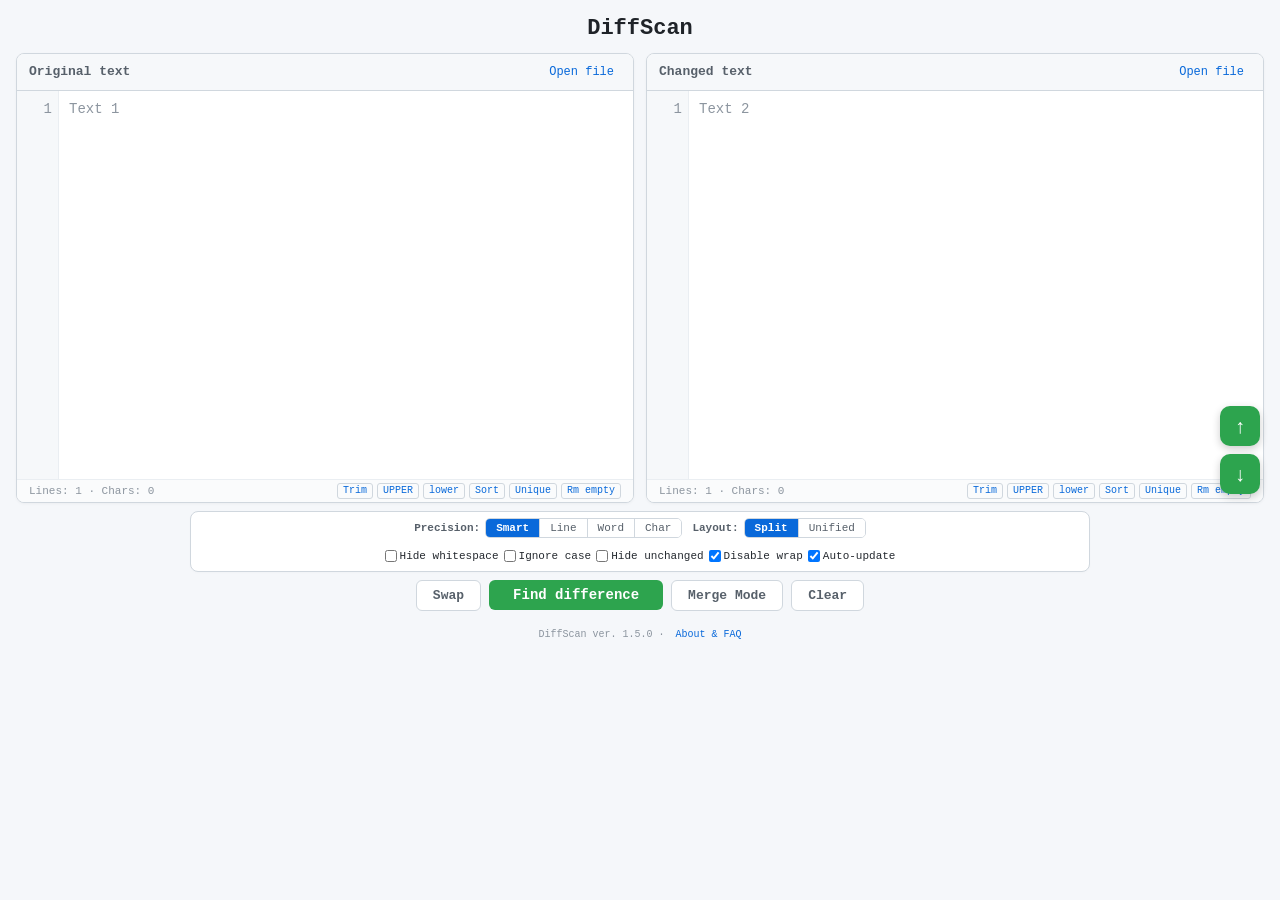
==== index.html @ 38e92139 "add about.html" ====
<!DOCTYPE html>
<html lang="en">

<head>
  <meta charset="UTF-8">
  <meta name="viewport" content="width=device-width, initial-scale=1.0">
  <title>DiffScan - Compare Text Online | Fast Free Diff Checker</title>
  <meta name="description" content="Free online text comparison tool. Find differences between two versions of text, code, or documents. Supports smart precision, merge mode, and highlights changes. Works locally in your browser.">
  <meta name="keywords" content="compare text online, diff checker, text comparison, find difference in text, diffscan, text difference, compare code online, free diff tool">
  <link rel="canonical" href="https://diffscan.vercel.app/">
  <link rel="stylesheet" href="css/styles.css">
</head>

<body>
  <h1 class="app-title">DiffScan</h1>

  <div class="split" id="inputSplit">
    <div class="panel">
      <div class="panel-header">
        <span>Original text</span>
        <div class="header-actions">
          <label class="header-action-btn">Open file <input type="file" id="file1" style="display:none"
              accept=".txt,.js,.html,.css,.json,.md,.csv,.py,.sh,.ts,.jsx,.tsx"></label>
        </div>
      </div>
      <div class="input-container">
        <div id="gutter1" class="line-no-input">1</div>
        <textarea id="text1" class="input" placeholder="Text 1" wrap="off"></textarea>
      </div>
      <div class="status-bar">
        <span id="count1">Lines: 1 &middot; Chars: 0</span>
        <div class="transform-menu">
          <button class="transform-btn" data-target="text1" data-action="trim">Trim</button>
          <button class="transform-btn" data-target="text1" data-action="upper">UPPER</button>
          <button class="transform-btn" data-target="text1" data-action="lower">lower</button>
          <button class="transform-btn" data-target="text1" data-action="sort">Sort</button>
          <button class="transform-btn" data-target="text1" data-action="unique">Unique</button>
          <button class="transform-btn" data-target="text1" data-action="removeEmpty">Rm empty</button>
        </div>
      </div>
    </div>
    <div class="panel">
      <div class="panel-header">
        <span>Changed text</span>
        <div class="header-actions">
          <label class="header-action-btn">Open file <input type="file" id="file2" style="display:none"
              accept=".txt,.js,.html,.css,.json,.md,.csv,.py,.sh,.ts,.jsx,.tsx"></label>
        </div>
      </div>
      <div class="input-container">
        <div id="gutter2" class="line-no-input">1</div>
        <textarea id="text2" class="input" placeholder="Text 2" wrap="off"></textarea>
      </div>
      <div class="status-bar">
        <span id="count2">Lines: 1 &middot; Chars: 0</span>
        <div class="transform-menu">
          <button class="transform-btn" data-target="text2" data-action="trim">Trim</button>
          <button class="transform-btn" data-target="text2" data-action="upper">UPPER</button>
          <button class="transform-btn" data-target="text2" data-action="lower">lower</button>
          <button class="transform-btn" data-target="text2" data-action="sort">Sort</button>
          <button class="transform-btn" data-target="text2" data-action="unique">Unique</button>
          <button class="transform-btn" data-target="text2" data-action="removeEmpty">Rm empty</button>
        </div>
      </div>
    </div>
  </div>

  <div class="settings-bar">
    <div class="setting-group">
      <span class="setting-label">Precision:</span>
      <div class="segmented-control" id="precisionControl">
        <button type="button" class="segment-btn active" data-val="smart">Smart</button>
        <button type="button" class="segment-btn" data-val="line">Line</button>
        <button type="button" class="segment-btn" data-val="word">Word</button>
        <button type="button" class="segment-btn" data-val="char">Char</button>
      </div>
    </div>
    <div class="setting-group">
      <span class="setting-label">Layout:</span>
      <div class="segmented-control" id="layoutControl">
        <button type="button" class="segment-btn active" data-val="split">Split</button>
        <button type="button" class="segment-btn" data-val="unified">Unified</button>
      </div>
    </div>
    <div class="setting-group">
      <label class="checkbox-label"><input type="checkbox" id="hideWhitespace"> Hide whitespace</label>
      <label class="checkbox-label"><input type="checkbox" id="ignoreCase"> Ignore case</label>
      <label class="checkbox-label"><input type="checkbox" id="hideUnchanged"> Hide unchanged</label>
      <label class="checkbox-label"><input type="checkbox" id="disableWrap" checked> Disable wrap</label>
      <label class="checkbox-label"><input type="checkbox" id="autoUpdate" checked> Auto-update</label>
    </div>
  </div>

  <div class="control-bar">
    <button id="swapBtn" class="btn-secondary" type="button">Swap</button>
    <button id="findBtn" class="btn-find" type="button">Find difference</button>
    <button id="mergeBtn" class="btn-secondary" type="button">Merge Mode</button>
    <button id="clearBtn" class="btn-secondary" type="button">Clear</button>
  </div>

  <div id="navBar" class="nav-bar" style="display:none"><button id="navFirst" class="nav-btn">&laquo;</button><button
      id="navPrev" class="nav-btn">&lsaquo;</button><span id="navCount" class="nav-count">0/0</span><button id="navNext"
      class="nav-btn">&rsaquo;</button><button id="navLast" class="nav-btn">&raquo;</button></div>
  
  <div id="result"></div>

  <p class="footer-note">DiffScan ver. 1.5.0 &middot; <a href="about.html" class="footer-link">About & FAQ</a></p>
  <button class="scroll-btn scroll-top-btn" onclick="window.scrollTo({top:0,behavior:'smooth'})">&#8593;</button>
  <button class="scroll-btn scroll-bottom-btn"
    onclick="window.scrollTo({top:document.body.scrollHeight,behavior:'smooth'})">&#8595;</button>

  <script src="js/app.js"></script>
</body>

</html>
---- css/styles.css ----
* {
  box-sizing: border-box;
  margin: 0;
  padding: 0
}

html,
body {
  height: 100%;
  font-family: "SFMono-Regular", Consolas, "Liberation Mono", Menlo, monospace;
  background: #f5f7fa;
  color: #1f2328;
  font-size: 14px;
  line-height: 1.5
}

body {
  padding: 12px 16px 0;
  min-height: 100vh;
  overflow-y: auto
}

h1.app-title {
  text-align: center;
  font-size: 22px;
  font-weight: 600;
  margin-bottom: 8px;
  color: #1f2328;
  flex: 0 0 auto
}

.split {
  display: grid;
  grid-template-columns: 1fr 1fr;
  gap: 12px;
  max-width: 1400px;
  margin: 0 auto;
  width: 100%;
  align-items: start
}

.panel {
  background: #fff;
  border: 1px solid #d0d7de;
  border-radius: 8px;
  overflow: hidden;
  box-shadow: 0 1px 3px rgba(0, 0, 0, .04);
  display: flex;
  flex-direction: column;
  height: 50vh;
  min-height: 150px;
  max-height: 70vh
}

.panel-header {
  display: flex;
  align-items: center;
  justify-content: space-between;
  padding: 6px 12px;
  background: #f6f8fa;
  border-bottom: 1px solid #d0d7de;
  font-size: 13px;
  font-weight: 600;
  color: #57606a;
  flex: 0 0 auto
}

.panel-header .count-removed {
  color: #cf222e
}

.panel-header .count-added {
  color: #1a7f37
}

.header-actions {
  display: flex;
  align-items: center;
  gap: 8px
}

.header-action-btn {
  font-size: 12px;
  color: #0969da;
  cursor: pointer;
  font-weight: 500;
  padding: 2px 6px;
  border-radius: 4px;
  border: 1px solid transparent;
  transition: background .15s;
  background: none;
  font-family: inherit
}

.header-action-btn:hover {
  background: #eaeef2;
  text-decoration: underline
}

.input-container {
  display: flex;
  flex: 1;
  overflow: hidden
}

.line-no-input {
  flex: 0 0 42px;
  text-align: right;
  padding: 8px 6px;
  color: #8c959f;
  background: #f6f8fa;
  border-right: 1px solid #eaeef2;
  user-select: none;
  font-family: inherit;
  font-size: 14px;
  line-height: 1.5;
  white-space: pre;
  overflow: hidden
}

textarea.input {
  flex: 1;
  padding: 8px 10px;
  border: none;
  outline: none;
  resize: none;
  font-family: inherit;
  font-size: 14px;
  line-height: 1.5;
  color: #1f2328;
  background: #fff;
  overflow-y: auto;
  overflow-x: auto;
  white-space: pre
}

textarea.input.wrap {
  white-space: pre-wrap;
  word-break: break-word
}

textarea.input::placeholder {
  color: #8c959f
}

.status-bar {
  display: flex;
  gap: 12px;
  padding: 3px 12px;
  font-size: 11px;
  color: #8c959f;
  background: #fafbfc;
  border-top: 1px solid #eaeef2;
  flex: 0 0 auto
}

.transform-menu {
  display: inline-flex;
  gap: 4px;
  margin-left: auto
}

.transform-btn {
  font-size: 10px;
  color: #0969da;
  background: none;
  border: 1px solid #d0d7de;
  border-radius: 3px;
  padding: 1px 5px;
  cursor: pointer;
  font-family: inherit
}

.transform-btn:hover {
  background: #eaeef2
}

.settings-bar {
  display: flex;
  justify-content: center;
  align-items: center;
  flex-wrap: wrap;
  gap: 10px;
  margin: 8px auto 0;
  background: #fff;
  padding: 6px 14px;
  border: 1px solid #d0d7de;
  border-radius: 8px;
  max-width: 900px;
  box-shadow: 0 1px 3px rgba(0, 0, 0, .02);
  flex: 0 0 auto
}

.setting-group {
  display: flex;
  align-items: center;
  gap: 5px
}

.setting-label {
  font-size: 11px;
  font-weight: 600;
  color: #57606a;
  white-space: nowrap
}

.segmented-control {
  display: flex;
  border: 1px solid #d0d7de;
  border-radius: 5px;
  overflow: hidden;
  background: #fff
}

.segment-btn {
  padding: 3px 10px;
  background: #fff;
  border: none;
  font-family: inherit;
  font-size: 11px;
  font-weight: 500;
  color: #57606a;
  cursor: pointer;
  transition: background .15s, color .15s
}

.segment-btn:not(:last-child) {
  border-right: 1px solid #d0d7de
}

.segment-btn:hover {
  background: #f6f8fa;
  color: #1f2328
}

.segment-btn.active {
  background: #0969da;
  color: #fff;
  font-weight: 600
}

.checkbox-label {
  display: flex;
  align-items: center;
  gap: 3px;
  font-size: 11px;
  font-weight: 500;
  color: #24292f;
  cursor: pointer;
  user-select: none;
  white-space: nowrap
}

.checkbox-label input {
  cursor: pointer;
  width: 12px;
  height: 12px
}

.control-bar {
  display: flex;
  justify-content: center;
  align-items: center;
  gap: 8px;
  margin: 8px auto 0;
  flex: 0 0 auto
}

.btn-secondary {
  padding: 7px 16px;
  background: #fff;
  color: #57606a;
  border: 1px solid #d0d7de;
  border-radius: 6px;
  font-size: 13px;
  font-weight: 600;
  font-family: inherit;
  cursor: pointer;
  transition: background .15s
}

.btn-secondary:hover {
  background: #f6f8fa;
  color: #1f2328
}

/* Оптимизация: состояние активной кнопки через CSS-класс вместо inline-стилей из JS */
.btn-secondary.active {
  background: #0969da;
  color: #fff
}

.btn-find {
  padding: 7px 24px;
  background: #2da44e;
  color: #fff;
  border: none;
  border-radius: 6px;
  font-size: 14px;
  font-weight: 600;
  font-family: inherit;
  cursor: pointer;
  transition: background .15s
}

.btn-find:hover {
  background: #218838
}

#result {
  margin-top: 8px;
  margin-bottom: 5px
}

.copy-btn {
  background: #fff;
  border: 1px solid #d0d7de;
  border-radius: 4px;
  padding: 2px 8px;
  font-size: 11px;
  color: #57606a;
  cursor: pointer;
  font-family: inherit
}

.copy-btn:hover {
  background: #f3f4f6
}

.diff-body {
  overflow: visible;
  flex: 0 1 auto;
  min-height: 0
}

.panel.result-panel {
  height: auto;
  min-height: 0;
  max-height: none;
  flex: none;
  overflow: visible
}

.diff-line {
  display: flex;
  white-space: pre;
  min-height: 20px;
  font-size: 13px
}

.diff-line.wrap {
  white-space: pre-wrap;
  word-break: break-word
}

.line-no {
  flex: 0 0 42px;
  text-align: right;
  padding: 0 6px;
  color: #8c959f;
  background: #f6f8fa;
  border-right: 1px solid #eaeef2;
  user-select: none;
  font-size: 13px
}

.line-no-right {
  flex: 0 0 42px;
  text-align: right;
  padding: 0 6px;
  color: #8c959f;
  background: #f0f2f5;
  border-right: 1px solid #d8dee4;
  user-select: none;
  font-size: 13px
}

.line-content {
  flex: 1;
  padding: 0 8px;
  white-space: pre
}

.diff-line.wrap .line-content {
  white-space: pre-wrap;
  word-break: break-word
}

.row-equal {
  background: #fff
}

.row-removed {
  background: #ffe5e5
}

.row-added {
  background: #dcffe4
}

.row-modified {
  background: #fff
}

.row-empty {
  color: #b8bec4;
  background: #f6f7f9
}

.row-collapsed {
  background: #f0f2f5;
  color: #8c959f;
  font-style: italic;
  font-size: 11px;
  text-align: center;
  cursor: pointer;
  user-select: none
}

.row-collapsed:hover {
  background: #e8eaed
}


.merge-mode .diff-line.row-removed,
.merge-mode .diff-line.row-added,
.merge-mode .diff-line.row-modified {
  cursor: pointer
}

.merge-mode .diff-line.row-removed:hover,
.merge-mode .diff-line.row-added:hover,
.merge-mode .diff-line.row-modified:hover {
  outline: none;
}

.merge-mode .diff-line.row-equal {
  cursor: default
}

.merge-btn {
  position: absolute;
  top: 50%;
  transform: translateY(-50%);
  height: 28px;
  padding: 0 12px;
  border-radius: 6px;
  border: 1px solid rgba(255, 255, 255, 0.3);
  color: #fff;
  font-size: 13px;
  font-weight: 600;
  cursor: pointer;
  display: flex;
  align-items: center;
  justify-content: center;
  z-index: 10;
  box-shadow: 0 2px 4px rgba(0,0,0,0.2);
  transition: transform 0.2s;
  white-space: nowrap;
}

.merge-btn:hover {
  transform: translateY(-50%) scale(1.1);
}

/* Убираем все виды обводок для выделенного блока */
.diff-line.merge-selected {
  outline: none !important;
  box-shadow: none !important;
  border: none !important;
  background-color: rgba(9, 105, 218, 0.1);
}


.row-removed.merge-selected { background-color: #fbdada; }
.row-added.merge-selected { background-color: #c9f0d2; }
.row-modified.merge-selected { background-color: #f2f2f2; }

.merge-btn-left {
  left: -40px;
}

.merge-btn-right {
  right: -40px;
}

.mark-removed {
  background: #ffc0c0;
  color: #333;
  font-weight: 500;
  border-radius: 2px;
  padding: 0 2px
}

.mark-added {
  background: #acf2bd;
  color: #333;
  font-weight: 500;
  border-radius: 2px;
  padding: 0 2px
}

.nav-bar {
  display: flex;
  align-items: center;
  justify-content: center;
  gap: 6px;
  padding: 4px 10px;
  margin: 8px auto 0;
  max-width: 900px;
  width: 100%;
  background: #fff;
  border: 1px solid #d0d7de;
  border-radius: 6px;
  font-size: 11px;
  color: #57606a;
  flex: 0 0 auto
}

.nav-btn {
  background: #f6f8fa;
  border: 1px solid #d0d7de;
  border-radius: 4px;
  padding: 3px 8px;
  font-size: 11px;
  cursor: pointer;
  font-family: inherit;
  color: #24292f;
  transition: background .15s
}

.nav-btn:hover {
  background: #eaeef2
}

.nav-btn:disabled {
  opacity: .4;
  cursor: default;
  background: #f6f8fa
}

.nav-count {
  font-weight: 600;
  min-width: 50px;
  text-align: center
}

.footer-note {
  text-align: center;
  color: #8c959f;
  font-size: 10px;
  padding: 8px 0;
  background: #f5f7fa;
  margin-top: 5px
}

.scroll-btn {
  position: fixed;
  right: 20px;
  width: 40px;
  height: 40px;
  border-radius: 10px;
  background: #2da44e;
  border: none;
  color: #fff;
  font-size: 20px;
  font-weight: 700;
  cursor: pointer;
  box-shadow: 0 3px 8px rgba(0,0,0,.2);
  display: flex;
  align-items: center;
  justify-content: center;
  z-index: 200;
  transition: background .15s, transform .15s
}

.scroll-btn:hover {
  background: #238636;
  transform: translateY(-2px)
}

.scroll-top-btn {
  top: calc(50% - 44px)
}

.scroll-bottom-btn {
  top: calc(50% + 4px)
}

@media(max-width:760px) {
  .split {
    grid-template-columns: 1fr
  }

  h1.app-title {
    font-size: 18px
  }

  .settings-bar {
    flex-direction: column;
    align-items: stretch;
    gap: 6px;
    padding: 6px 8px
  }

  .setting-group {
    flex-wrap: wrap;
    gap: 4px 8px
  }

  .checkbox-label {
    font-size: 11px
  }

  .control-bar {
    flex-wrap: wrap
  }

  .nav-bar {
    flex-wrap: wrap
  }

  .panel {
    height: 30vh
  }

    .scroll-btn {
      width: 32px;
      height: 32px;
      font-size: 16px;
      right: 10px
    }
  }
}

/* Стили для SEO блока и FAQ */
.seo-section {
  max-width: 900px;
  margin: 20px auto 10px;
  background: #fff;
  border: 1px solid #d0d7de;
  border-radius: 8px;
  box-shadow: 0 1px 3px rgba(0, 0, 0, .02);
  padding: 20px 24px;
  flex: 0 0 auto;
}

.seo-container {
  color: #24292f;
  font-family: -apple-system, BlinkMacSystemFont, "Segoe UI", Helvetica, Arial, sans-serif;
}

.seo-container h2 {
  font-size: 18px;
  font-weight: 600;
  margin-bottom: 12px;
  color: #1f2328;
  border-bottom: 1px solid #eaeef2;
  padding-bottom: 6px;
}

.seo-container h3 {
  font-size: 14px;
  font-weight: 600;
  margin-top: 18px;
  margin-bottom: 8px;
  color: #24292f;
}

.seo-container p {
  font-size: 13px;
  line-height: 1.6;
  margin-bottom: 12px;
  color: #57606a;
}

.seo-container ul {
  margin-left: 20px;
  margin-bottom: 16px;
  font-size: 13px;
  color: #57606a;
  line-height: 1.6;
}

.seo-container li {
  margin-bottom: 6px;
}

.faq-accordion details {
  border: 1px solid #eaeef2;
  border-radius: 6px;
  margin-bottom: 8px;
  background: #fafbfc;
  transition: background .15s;
}

.faq-accordion details[open] {
  background: #fff;
}

.faq-accordion summary {
  padding: 10px 14px;
  font-weight: 600;
  font-size: 13px;
  color: #24292f;
  cursor: pointer;
  outline: none;
  user-select: none;
}

.faq-accordion summary:hover {
  color: #0969da;
}

.faq-accordion details p {
  padding: 0 14px 12px;
  margin: 0;
  color: #57606a;
  font-size: 13px;
}

/* Стили для ссылок и навигации на отдельной странице */
.footer-link {
  color: #0969da;
  text-decoration: none;
  font-weight: 500;
  margin-left: 5px;
}

.footer-link:hover {
  text-decoration: underline;
}

.about-page-container {
  max-width: 900px;
  margin: 0 auto;
}

.back-btn {
  display: inline-block;
  color: #0969da;
  text-decoration: none;
  font-size: 13px;
  font-weight: 600;
  margin-bottom: 10px;
  font-family: -apple-system, BlinkMacSystemFont, "Segoe UI", Helvetica, Arial, sans-serif;
}

.back-btn:hover {
  text-decoration: underline;
}
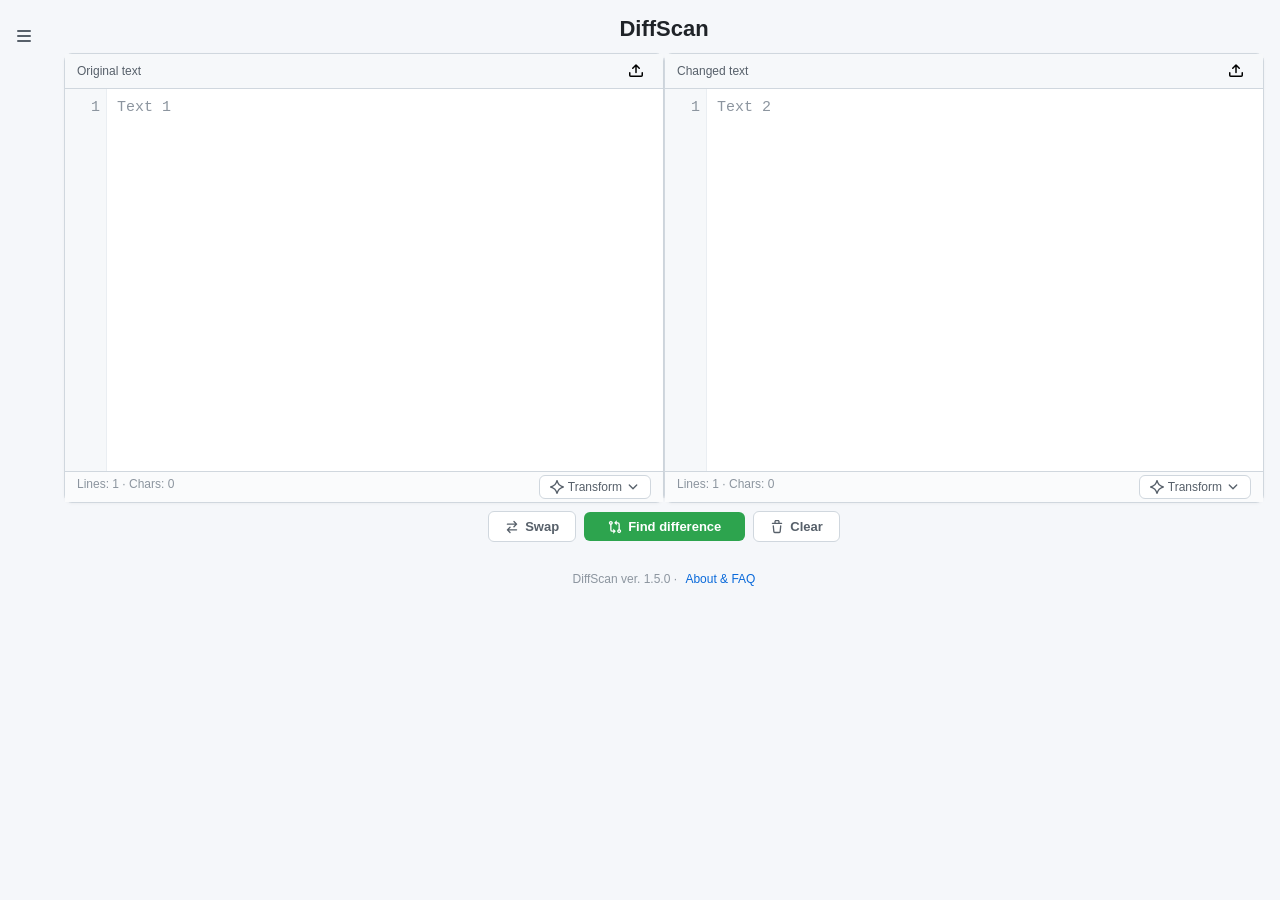
==== commit 50ae2418: "refactoring and fix bugs" ====
--- a/index.html
+++ b/index.html
@@ -12,6 +12,100 @@
 </head>
 
 <body>
+  <svg xmlns="http://www.w3.org/2000/svg" style="display:none">
+    <symbol id="icon-sparkle" viewBox="0 0 16 16"><path d="M7.198.57c.275-.752 1.34-.752 1.615 0l.849 2.317a5.819 5.819 0 0 0 3.462 3.463l2.317.848c.753.275.753 1.34 0 1.615l-2.317.849a5.815 5.815 0 0 0-3.462 3.462l-.849 2.317c-.275.753-1.34.753-1.615 0l-.848-2.317a5.819 5.819 0 0 0-3.463-3.462L.57 8.813c-.752-.275-.752-1.34 0-1.615l2.317-.848A5.823 5.823 0 0 0 6.35 2.887L7.198.57Zm.562 2.833A7.323 7.323 0 0 1 3.403 7.76l-.673.246.673.246a7.324 7.324 0 0 1 4.357 4.356l.246.673.246-.673a7.322 7.322 0 0 1 4.356-4.356l.673-.246-.673-.246a7.324 7.324 0 0 1-4.356-4.357l-.246-.673-.246.673Z"/></symbol>
+    <symbol id="icon-chevron-down" viewBox="0 0 16 16"><path d="M12.78 5.22a.749.749 0 0 1 0 1.06l-4.25 4.25a.749.749 0 0 1-1.06 0L3.22 6.28a.749.749 0 1 1 1.06-1.06L8 8.939l3.72-3.719a.749.749 0 0 1 1.06 0Z"/></symbol>
+    <symbol id="icon-columns" viewBox="0 0 16 16"><path d="M2.75 0h2.5C6.216 0 7 .784 7 1.75v12.5A1.75 1.75 0 0 1 5.25 16h-2.5A1.75 1.75 0 0 1 1 14.25V1.75C1 .784 1.784 0 2.75 0Zm8 0h2.5C14.216 0 15 .784 15 1.75v12.5A1.75 1.75 0 0 1 13.25 16h-2.5A1.75 1.75 0 0 1 9 14.25V1.75C9 .784 9.784 0 10.75 0ZM2.5 1.75v12.5c0 .138.112.25.25.25h2.5a.25.25 0 0 0 .25-.25V1.75a.25.25 0 0 0-.25-.25h-2.5a.25.25 0 0 0-.25.25Zm8 0v12.5c0 .138.112.25.25.25h2.5a.25.25 0 0 0 .25-.25V1.75a.25.25 0 0 0-.25-.25h-2.5a.25.25 0 0 0-.25.25Z"/></symbol>
+    <symbol id="icon-list-unordered" viewBox="0 0 16 16"><path d="M5.75 2.5h8.5a.75.75 0 0 1 0 1.5h-8.5a.75.75 0 0 1 0-1.5Zm0 5h8.5a.75.75 0 0 1 0 1.5h-8.5a.75.75 0 0 1 0-1.5Zm0 5h8.5a.75.75 0 0 1 0 1.5h-8.5a.75.75 0 0 1 0-1.5ZM2 14a1 1 0 1 1 0-2 1 1 0 0 1 0 2Zm1-6a1 1 0 1 1-2 0 1 1 0 0 1 2 0ZM2 4a1 1 0 1 1 0-2 1 1 0 0 1 0 2Z"/></symbol>
+    <symbol id="icon-moon" viewBox="0 0 16 16"><path d="M9.598 1.591a.749.749 0 0 1 .785-.175 7.001 7.001 0 1 1-8.967 8.967.75.75 0 0 1 .961-.96 5.5 5.5 0 0 0 7.046-7.046.75.75 0 0 1 .175-.786Zm1.616 1.945a7 7 0 0 1-7.678 7.678 5.499 5.499 0 1 0 7.678-7.678Z"/></symbol>
+    <symbol id="icon-arrow-switch" viewBox="0 0 16 16"><path d="M5.22 14.78a.75.75 0 0 0 1.06-1.06L4.56 12h8.69a.75.75 0 0 0 0-1.5H4.56l1.72-1.72a.75.75 0 0 0-1.06-1.06l-3 3a.75.75 0 0 0 0 1.06l3 3Zm5.56-6.5a.75.75 0 1 1-1.06-1.06l1.72-1.72H2.75a.75.75 0 0 1 0-1.5h8.69L9.72 2.28a.75.75 0 0 1 1.06-1.06l3 3a.75.75 0 0 1 0 1.06l-3 3Z"/></symbol>
+    <symbol id="icon-git-compare" viewBox="0 0 16 16"><path d="M9.573.677A.25.25 0 0 1 10 .854V2.5h1A2.5 2.5 0 0 1 13.5 5v5.628a2.251 2.251 0 1 1-1.5 0V5a1 1 0 0 0-1-1h-1v1.646a.25.25 0 0 1-.427.177L7.177 3.427a.25.25 0 0 1 0-.354ZM6 12v-1.646a.25.25 0 0 1 .427-.177l2.396 2.396a.25.25 0 0 1 0 .354l-2.396 2.396A.25.25 0 0 1 6 15.146V13.5H5A2.5 2.5 0 0 1 2.5 11V5.372a2.25 2.25 0 1 1 1.5 0V11a1 1 0 0 0 1 1ZM4 3.25a.75.75 0 1 0-1.5 0 .75.75 0 0 0 1.5 0ZM12.75 12a.75.75 0 1 0 0 1.5.75.75 0 0 0 0-1.5Z"/></symbol>
+    <symbol id="icon-trash" viewBox="0 0 16 16"><path d="M11 1.75V3h2.25a.75.75 0 0 1 0 1.5H2.75a.75.75 0 0 1 0-1.5H5V1.75C5 .784 5.784 0 6.75 0h2.5C10.216 0 11 .784 11 1.75ZM4.496 6.675l.66 6.6a.25.25 0 0 0 .249.225h5.19a.25.25 0 0 0 .249-.225l.66-6.6a.75.75 0 0 1 1.492.149l-.66 6.6A1.748 1.748 0 0 1 10.595 15h-5.19a1.75 1.75 0 0 1-1.741-1.575l-.66-6.6a.75.75 0 1 1 1.492-.15ZM6.5 1.75V3h3V1.75a.25.25 0 0 0-.25-.25h-2.5a.25.25 0 0 0-.25.25Z"/></symbol>
+    <symbol id="icon-upload" viewBox="0 0 16 16"><path d="M2.75 14A1.75 1.75 0 0 1 1 12.25v-2.5a.75.75 0 0 1 1.5 0v2.5c0 .138.112.25.25.25h10.5a.25.25 0 0 0 .25-.25v-2.5a.75.75 0 0 1 1.5 0v2.5A1.75 1.75 0 0 1 13.25 14Z"/><path d="M11.78 4.72a.749.749 0 1 1-1.06 1.06L8.75 3.811V9.5a.75.75 0 0 1-1.5 0V3.811L5.28 5.78a.749.749 0 1 1-1.06-1.06l3.25-3.25a.749.749 0 0 1 1.06 0l3.25 3.25Z"/></symbol>
+  </svg>
+
+  <div class="settings-bar collapsed" id="settingsBar">
+    <div class="sidebar-header">
+      <button id="toggleSettings" class="settings-toggle-btn" title="Toggle Settings"><span class="hamburger"><span></span><span></span><span></span></span></button>
+      <span class="sidebar-title">Diff settings</span>
+      <div class="sidebar-actions">
+        <button id="pinSettings" class="sidebar-pin-btn" title="Keep open">
+          <svg viewBox="0 0 16 16" width="16" height="16" fill="currentColor">
+            <path d="M11 1.5a.5.5 0 0 1 .5.5v4.5l2 2v1h-5v4l-.5 1-.5-1v-4H3v-1l2-2V2a.5.5 0 0 1 .5-.5h5.5Z"/>
+          </svg>
+        </button>
+        <button id="closeSettings" class="sidebar-close-btn" title="Close">&times;</button>
+      </div>
+    </div>
+    <div class="settings-content">
+      <div class="setting-group">
+        <div class="setting-label">Precision</div>
+        <div class="segmented-control" id="precisionControl">
+          <button type="button" class="segment-btn active" data-val="smart">Smart</button>
+          <button type="button" class="segment-btn" data-val="line">Line</button>
+          <button type="button" class="segment-btn" data-val="word">Word</button>
+          <button type="button" class="segment-btn" data-val="char">Char</button>
+        </div>
+        <div class="setting-desc">Smart groups related changes automatically.</div>
+      </div>
+
+      <div class="setting-group">
+        <div class="setting-label">Layout</div>
+        <div class="segmented-control" id="layoutControl">
+          <button type="button" class="segment-btn" data-val="split"><svg class="icon" aria-hidden="true"><use href="#icon-columns"/></svg> Split</button>
+          <button type="button" class="segment-btn" data-val="unified"><svg class="icon" aria-hidden="true"><use href="#icon-list-unordered"/></svg> Unified</button>
+        </div>
+      </div>
+
+      <div class="section-divider"></div>
+
+      <div class="setting-group">
+        <div class="setting-label">Display</div>
+        <label class="toggle-row">
+          <span>Hide whitespace</span>
+          <span class="toggle-switch"><input type="checkbox" id="hideWhitespace"><span class="toggle-knob"></span></span>
+        </label>
+        <label class="toggle-row">
+          <span>Ignore case</span>
+          <span class="toggle-switch"><input type="checkbox" id="ignoreCase"><span class="toggle-knob"></span></span>
+        </label>
+        <label class="toggle-row">
+          <span>Hide unchanged</span>
+          <span class="toggle-switch"><input type="checkbox" id="hideUnchanged"><span class="toggle-knob"></span></span>
+        </label>
+        <label class="toggle-row">
+          <span>Disable wrap</span>
+          <span class="toggle-switch"><input type="checkbox" id="disableWrap" checked><span class="toggle-knob"></span></span>
+        </label>
+        <label class="toggle-row">
+          <span>Auto-update</span>
+          <span class="toggle-switch"><input type="checkbox" id="autoUpdate" checked><span class="toggle-knob"></span></span>
+        </label>
+      </div>
+
+      <div class="section-divider"></div>
+
+      <div class="setting-group">
+        <label class="toggle-row">
+          <span><svg class="icon" aria-hidden="true"><use href="#icon-moon"/></svg> Dark mode</span>
+          <span class="toggle-switch"><input type="checkbox" id="themeToggle"><span class="toggle-knob"></span></span>
+        </label>
+      </div>
+
+      <div class="section-divider"></div>
+
+      <div class="setting-group">
+        <label class="toggle-row">
+          <span><svg class="icon" aria-hidden="true"><use href="#icon-arrow-switch"/></svg> Merge Mode</span>
+          <span class="toggle-switch"><input type="checkbox" id="mergeBtn"><span class="toggle-knob"></span></span>
+        </label>
+      </div>
+    </div>
+  </div>
+
+  <div class="settings-overlay" id="settingsOverlay"></div>
+
+  <div class="main-content">
   <h1 class="app-title">DiffScan</h1>
 
   <div class="split" id="inputSplit">
@@ -19,7 +113,7 @@
       <div class="panel-header">
         <span>Original text</span>
         <div class="header-actions">
-          <label class="header-action-btn">Open file <input type="file" id="file1" style="display:none"
+          <label class="header-action-btn" title="Open file"><svg width="16" height="16" class="icon" aria-hidden="true"><use href="#icon-upload"/></svg><input type="file" id="file1" style="display:none"
               accept=".txt,.js,.html,.css,.json,.md,.csv,.py,.sh,.ts,.jsx,.tsx"></label>
         </div>
       </div>
@@ -29,13 +123,18 @@
       </div>
       <div class="status-bar">
         <span id="count1">Lines: 1 &middot; Chars: 0</span>
-        <div class="transform-menu">
-          <button class="transform-btn" data-target="text1" data-action="trim">Trim</button>
-          <button class="transform-btn" data-target="text1" data-action="upper">UPPER</button>
-          <button class="transform-btn" data-target="text1" data-action="lower">lower</button>
-          <button class="transform-btn" data-target="text1" data-action="sort">Sort</button>
-          <button class="transform-btn" data-target="text1" data-action="unique">Unique</button>
-          <button class="transform-btn" data-target="text1" data-action="removeEmpty">Rm empty</button>
+        <div class="transform-wrap">
+          <button class="transform-btn" data-target="text1">
+            <svg class="icon" aria-hidden="true"><use href="#icon-sparkle"/></svg>Transform<svg class="icon" aria-hidden="true"><use href="#icon-chevron-down"/></svg>
+          </button>
+          <div class="transform-menu">
+            <button data-action="trim">Trim whitespace</button>
+            <button data-action="upper">UPPERCASE</button>
+            <button data-action="lower">lowercase</button>
+            <button data-action="sort">Sort lines</button>
+            <button data-action="unique">Remove duplicates</button>
+            <button data-action="removeEmpty">Remove empty lines</button>
+          </div>
         </div>
       </div>
     </div>
@@ -43,7 +142,7 @@
       <div class="panel-header">
         <span>Changed text</span>
         <div class="header-actions">
-          <label class="header-action-btn">Open file <input type="file" id="file2" style="display:none"
+          <label class="header-action-btn" title="Open file"><svg width="16" height="16" class="icon" aria-hidden="true"><use href="#icon-upload"/></svg><input type="file" id="file2" style="display:none"
               accept=".txt,.js,.html,.css,.json,.md,.csv,.py,.sh,.ts,.jsx,.tsx"></label>
         </div>
       </div>
@@ -53,63 +152,83 @@
       </div>
       <div class="status-bar">
         <span id="count2">Lines: 1 &middot; Chars: 0</span>
-        <div class="transform-menu">
-          <button class="transform-btn" data-target="text2" data-action="trim">Trim</button>
-          <button class="transform-btn" data-target="text2" data-action="upper">UPPER</button>
-          <button class="transform-btn" data-target="text2" data-action="lower">lower</button>
-          <button class="transform-btn" data-target="text2" data-action="sort">Sort</button>
-          <button class="transform-btn" data-target="text2" data-action="unique">Unique</button>
-          <button class="transform-btn" data-target="text2" data-action="removeEmpty">Rm empty</button>
-        </div>
-      </div>
-    </div>
-  </div>
-
-  <div class="settings-bar">
-    <div class="setting-group">
-      <span class="setting-label">Precision:</span>
-      <div class="segmented-control" id="precisionControl">
-        <button type="button" class="segment-btn active" data-val="smart">Smart</button>
-        <button type="button" class="segment-btn" data-val="line">Line</button>
-        <button type="button" class="segment-btn" data-val="word">Word</button>
-        <button type="button" class="segment-btn" data-val="char">Char</button>
-      </div>
-    </div>
-    <div class="setting-group">
-      <span class="setting-label">Layout:</span>
-      <div class="segmented-control" id="layoutControl">
-        <button type="button" class="segment-btn active" data-val="split">Split</button>
-        <button type="button" class="segment-btn" data-val="unified">Unified</button>
-      </div>
-    </div>
-    <div class="setting-group">
-      <label class="checkbox-label"><input type="checkbox" id="hideWhitespace"> Hide whitespace</label>
-      <label class="checkbox-label"><input type="checkbox" id="ignoreCase"> Ignore case</label>
-      <label class="checkbox-label"><input type="checkbox" id="hideUnchanged"> Hide unchanged</label>
-      <label class="checkbox-label"><input type="checkbox" id="disableWrap" checked> Disable wrap</label>
-      <label class="checkbox-label"><input type="checkbox" id="autoUpdate" checked> Auto-update</label>
-    </div>
-  </div>
-
-  <div class="control-bar">
-    <button id="swapBtn" class="btn-secondary" type="button">Swap</button>
-    <button id="findBtn" class="btn-find" type="button">Find difference</button>
-    <button id="mergeBtn" class="btn-secondary" type="button">Merge Mode</button>
-    <button id="clearBtn" class="btn-secondary" type="button">Clear</button>
+        <div class="transform-wrap">
+          <button class="transform-btn" data-target="text2">
+            <svg class="icon" aria-hidden="true"><use href="#icon-sparkle"/></svg>Transform<svg class="icon" aria-hidden="true"><use href="#icon-chevron-down"/></svg>
+          </button>
+          <div class="transform-menu">
+            <button data-action="trim">Trim whitespace</button>
+            <button data-action="upper">UPPERCASE</button>
+            <button data-action="lower">lowercase</button>
+            <button data-action="sort">Sort lines</button>
+            <button data-action="unique">Remove duplicates</button>
+            <button data-action="removeEmpty">Remove empty lines</button>
+          </div>
+        </div>
+      </div>
+    </div>
+  </div>
+
+  <div class="actions">
+    <button id="swapBtn" class="btn btn-secondary" type="button"><svg class="icon" aria-hidden="true"><use href="#icon-arrow-switch"/></svg>Swap</button>
+    <button id="findBtn" class="btn btn-primary" type="button"><svg class="icon" aria-hidden="true"><use href="#icon-git-compare"/></svg>Find difference</button>
+    <button id="clearBtn" class="btn btn-secondary" type="button"><svg class="icon" aria-hidden="true"><use href="#icon-trash"/></svg>Clear</button>
   </div>
 
   <div id="navBar" class="nav-bar" style="display:none"><button id="navFirst" class="nav-btn">&laquo;</button><button
       id="navPrev" class="nav-btn">&lsaquo;</button><span id="navCount" class="nav-count">0/0</span><button id="navNext"
       class="nav-btn">&rsaquo;</button><button id="navLast" class="nav-btn">&raquo;</button></div>
-  
+
   <div id="result"></div>
+
+  <div id="donateModal" class="modal">
+    <div class="modal-content">
+      <span class="close-btn" onclick="document.getElementById('donateModal').style.display='none'">&times;</span>
+      <h2>Support DiffScan</h2>
+      <p>If you like this tool, consider supporting it!</p>
+      <select class="donate-select" onchange="showDonateOption(this.value)">
+        <option value="usdt">USDT (1 USDT - TRC20)</option>
+        <option value="ton">TON (1 GRAM)</option>
+        <option value="btc">Bitcoin (0.00002 BTC)</option>
+      </select>
+      <div id="usdt" class="crypto-box active">
+        <strong>TAwLYvvDw4D1DaVEzzkoVvyqt62MdVChVR</strong>
+        <br>
+        <img src="images/usdt_qr.png" alt="USDT QR Code" style="width:120px;height:120px;margin-top:10px;">
+        <br>
+        <a href="https://link.trustwallet.com/send?address=TAwLYvvDw4D1DaVEzzkoVvyqt62MdVChVR&asset=c195_tTR7NHqjeKQxGTCi8q8ZY4pL8otSzgjLj6t&value=1000000&amount=1" style="display:inline-block; margin-top:5px; color: #0969da; text-decoration: underline;" target="_blank" rel="noopener">Pay 1 USDT via Trust Wallet</a>
+      </div>
+      <div id="ton" class="crypto-box">
+        <strong>UQBsTMOlkU2AvpgJrQNJcYbTaYyanWSy88O6T2VURMm_118b</strong>
+        <br>
+        <img src="images/ton_qr.jpg" alt="TON QR Code" style="width:120px;height:120px;margin-top:10px;">
+        <br>
+        <a href="https://link.trustwallet.com/send?asset=c607&amount=1&address=UQBsTMOlkU2AvpgJrQNJcYbTaYyanWSy88O6T2VURMm_118b&value=1000000000" style="display:inline-block; margin-top:5px; color: #0969da; text-decoration: underline;" target="_blank" rel="noopener">Pay 1 GRAM via Trust Wallet</a>
+      </div>
+      <div id="btc" class="crypto-box">
+        <strong>bc1qgqddmksece2casl4lc9fu52gnhgtejpltxeht6</strong>
+        <br>
+        <img src="images/bitc_qr.jpg" alt="Bitcoin QR Code" style="width:120px;height:120px;margin-top:10px;">
+        <br>
+        <a href="https://link.trustwallet.com/send?value=2000&amount=0.00002&address=bc1qgqddmksece2casl4lc9fu52gnhgtejpltxeht6&asset=c0" style="display:inline-block; margin-top:5px; color: #0969da; text-decoration: underline;" target="_blank" rel="noopener">Pay 0.00002 BTC via Trust Wallet</a>
+      </div>
+    </div>
+  </div>
 
   <p class="footer-note">DiffScan ver. 1.5.0 &middot; <a href="about.html" class="footer-link">About & FAQ</a></p>
   <button class="scroll-btn scroll-top-btn" onclick="window.scrollTo({top:0,behavior:'smooth'})">&#8593;</button>
   <button class="scroll-btn scroll-bottom-btn"
     onclick="window.scrollTo({top:document.body.scrollHeight,behavior:'smooth'})">&#8595;</button>
 
+  </div>
+
+  <script>
+    function showDonateOption(id) {
+      document.querySelectorAll('.crypto-box').forEach(function(box) { box.classList.remove('active') });
+      document.getElementById(id).classList.add('active');
+    }
+  </script>
   <script src="js/app.js"></script>
 </body>
 
-</html>+</html>
--- a/css/styles.css
+++ b/css/styles.css
@@ -1,23 +1,247 @@
+:root {
+  --bg-page: #f5f7fa;
+  --text-primary: #1f2328;
+  --text-secondary: #57606a;
+  --text-muted: #8c959f;
+  --panel-bg: #fff;
+  --panel-border: #d0d7de;
+  --panel-header-bg: #f6f8fa;
+  --panel-header-border: #d0d7de;
+  --status-bar-bg: #fafbfc;
+  --nav-bar-bg: #fff;
+  --nav-btn-bg: #f6f8fa;
+  --nav-btn-border: #d0d7de;
+  --nav-btn-color: #24292f;
+  --settings-bar-bg: #fff;
+  --segmented-bg: #fff;
+  --segmented-border: #d0d7de;
+  --segmented-color: #57606a;
+  --segmented-hover-bg: #f6f8fa;
+  --segmented-hover-color: #1f2328;
+  --segmented-active-bg: #0969da;
+  --segmented-active-color: #fff;
+  --checkbox-color: #24292f;
+  --btn-secondary-bg: #fff;
+  --btn-secondary-color: #57606a;
+  --btn-secondary-border: #d0d7de;
+  --btn-secondary-hover-bg: #f6f8fa;
+  --btn-secondary-hover-color: #1f2328;
+  --btn-secondary-active-bg: #0969da;
+  --btn-secondary-active-color: #fff;
+  --btn-find-bg: #2da44e;
+  --btn-find-hover-bg: #218838;
+  --btn-find-color: #fff;
+  --gutter-bg: #f6f8fa;
+  --gutter-border: #eaeef2;
+  --gutter-color: #8c959f;
+  --gutter-right-bg: #f0f2f5;
+  --gutter-right-border: #d8dee4;
+  --input-bg: #fff;
+  --input-color: #1f2328;
+  --input-placeholder: #8c959f;
+  --diff-equal-bg: #fff;
+  --diff-removed-bg: #fff5f5;
+  --diff-added-bg: #f5fff5;
+  --diff-modified-bg: #fffefe;
+  --diff-empty-bg: #f6f8fa;
+  --diff-empty-color: #b8bec4;
+  --diff-collapsed-bg: #f0f2f5;
+  --diff-collapsed-color: #8c959f;
+  --diff-collapsed-hover-bg: #e8eaed;
+  --mark-removed-bg: #ffc0cb;
+  --mark-removed-color: #b91c1c;
+  --mark-added-bg: #bcf5bc;
+  --mark-added-color: #15803d;
+  --merge-selected-removed-bg: #f5bebe;
+  --merge-selected-added-bg: #ade8bd;
+  --merge-selected-modified-bg: #e2e2e2;
+  --merge-selected-overlay: rgba(9, 105, 218, 0.18);
+  --box-shadow-panel: rgba(0, 0, 0, .04);
+  --box-shadow-settings: rgba(0, 0, 0, .02);
+  --box-shadow-scroll: rgba(0,0,0,.2);
+  --box-shadow-modal: rgba(0,0,0,0.3);
+  --scroll-btn-bg: #2da44e;
+  --scroll-btn-hover-bg: #238636;
+  --footer-bg: #f5f7fa;
+  --footer-color: #8c959f;
+  --link-color: #0969da;
+  --count-removed-color: #cf222e;
+  --count-added-color: #1a7f37;
+  --header-action-hover-bg: #eaeef2;
+  --transform-btn-color: #0969da;
+  --transform-btn-border: #d0d7de;
+  --transform-btn-hover-bg: #eaeef2;
+  --copy-btn-bg: #fff;
+  --copy-btn-border: #d0d7de;
+  --copy-btn-color: #57606a;
+  --copy-btn-hover-bg: #f3f4f6;
+  --modal-overlay: rgba(0,0,0,0.6);
+  --modal-bg: #fff;
+  --modal-text: #1f2328;
+  --modal-muted: #888;
+  --modal-border: #ddd;
+  --modal-link: #0969da;
+  --seo-bg: #fff;
+  --seo-border: #d0d7de;
+  --seo-color: #24292f;
+  --seo-text: #57606a;
+  --seo-heading: #1f2328;
+  --seo-h2-border: #eaeef2;
+  --faq-bg: #fafbfc;
+  --faq-border: #eaeef2;
+  --faq-open-bg: #fff;
+  --faq-summary-color: #24292f;
+  --faq-summary-hover: #0969da;
+  --faq-text: #57606a;
+  --about-back-color: #0969da;
+  --toggle-track-bg: #d8d6cd;
+  --toggle-knob-bg: #ffffff;
+  --toolbar-bg: #f0f0f0;
+  --toolbar-border: rgba(0,0,0,0.12);
+  --toolbar-shadow: 0 10px 25px rgba(0,0,0,0.15), inset 0 1px 0 rgba(255,255,255,0.7);
+  --toolbar-label-color: #555;
+}
+
+body.dark {
+  background-color: var(--bg-page);
+  --bg-page: #0d1117;
+  --text-primary: #e6edf3;
+  --text-secondary: #d1d7e0;
+  --text-muted: #b1bac4;
+  --panel-bg: #1c2128;
+  --panel-border: #3d444d;
+  --panel-header-bg: #1c2128;
+  --panel-header-border: #3d444d;
+  --status-bar-bg: #1c2128;
+  --nav-bar-bg: #1c2128;
+  --nav-btn-bg: #30363d;
+  --nav-btn-border: #3d444d;
+  --nav-btn-color: #e6edf3;
+  --settings-bar-bg: #1c2128;
+  --segmented-bg: #30363d;
+  --segmented-border: #3d444d;
+  --segmented-color: #e6edf3;
+  --segmented-hover-bg: #3d444d;
+  --segmented-hover-color: #e6edf3;
+  --segmented-active-bg: #1f6feb;
+  --segmented-active-color: #fff;
+  --checkbox-color: #e6edf3;
+  --btn-secondary-bg: #30363d;
+  --btn-secondary-color: #e6edf3;
+  --btn-secondary-border: #3d444d;
+  --btn-secondary-hover-bg: #3d444d;
+  --btn-secondary-hover-color: #e6edf3;
+  --btn-secondary-active-bg: #1f6feb;
+  --btn-secondary-active-color: #fff;
+  --btn-find-bg: #238636;
+  --btn-find-hover-bg: #2ea043;
+  --btn-find-color: #fff;
+  --gutter-bg: #1c2128;
+  --gutter-border: #3d444d;
+  --gutter-color: #b1bac4;
+  --gutter-right-bg: #1c2128;
+  --gutter-right-border: #3d444d;
+  --input-bg: #0d1117;
+  --input-color: #e6edf3;
+  --input-placeholder: #b1bac4;
+  --diff-equal-bg: transparent;
+  --diff-removed-bg: #3b1c1c;
+  --diff-added-bg: #1c3b1c;
+  --diff-modified-bg: #2d2d1c;
+  --diff-empty-bg: #1c2128;
+  --diff-empty-color: #8b949e;
+  --diff-collapsed-bg: #1c2128;
+  --diff-collapsed-color: #b1bac4;
+  --diff-collapsed-hover-bg: #21262d;
+  --mark-removed-bg: #632a2a;
+  --mark-removed-color: #ffb3b3;
+  --mark-added-bg: #2a632a;
+  --mark-added-color: #b3ffb3;
+  --merge-selected-removed-bg: #5a2e2e;
+  --merge-selected-added-bg: #2e5a2e;
+  --merge-selected-modified-bg: #343b45;
+  --merge-selected-overlay: rgba(56, 139, 253, 0.25);
+  --box-shadow-panel: rgba(0, 0, 0, .2);
+  --box-shadow-settings: rgba(0, 0, 0, .2);
+  --box-shadow-scroll: rgba(0,0,0,.4);
+  --box-shadow-modal: rgba(0,0,0,0.5);
+  --scroll-btn-bg: #238636;
+  --scroll-btn-hover-bg: #2ea043;
+  --footer-bg: #0d1117;
+  --footer-color: #b1bac4;
+  --link-color: #58a6ff;
+  --count-removed-color: #f85149;
+  --count-added-color: #3fb950;
+  --header-action-hover-bg: #21262d;
+  --transform-btn-color: #58a6ff;
+  --transform-btn-border: #3d444d;
+  --transform-btn-hover-bg: #21262d;
+  --copy-btn-bg: #30363d;
+  --copy-btn-border: #3d444d;
+  --copy-btn-color: #e6edf3;
+  --copy-btn-hover-bg: #3d444d;
+  --modal-overlay: rgba(0,0,0,0.8);
+  --modal-bg: #1c2128;
+  --modal-text: #e6edf3;
+  --modal-muted: #d1d7e0;
+  --modal-border: #3d444d;
+  --modal-link: #58a6ff;
+  --seo-bg: #1c2128;
+  --seo-border: #3d444d;
+  --seo-color: #e6edf3;
+  --seo-text: #d1d7e0;
+  --seo-heading: #e6edf3;
+  --seo-h2-border: #3d444d;
+  --faq-bg: #1c2128;
+  --faq-border: #3d444d;
+  --faq-open-bg: #1c2128;
+  --faq-summary-color: #e6edf3;
+  --faq-summary-hover: #58a6ff;
+  --faq-text: #d1d7e0;
+  --about-back-color: #58a6ff;
+  --toggle-track-bg: #3d444d;
+  --toggle-knob-bg: #e6edf3;
+  --toolbar-bg: #2c2c2c;
+  --toolbar-border: rgba(255,255,255,0.1);
+  --toolbar-shadow: 0 10px 25px rgba(0,0,0,0.45), inset 0 1px 0 rgba(255,255,255,0.05);
+  --toolbar-label-color: #d1d5db;
+}
+
 * {
   box-sizing: border-box;
   margin: 0;
   padding: 0
 }
 
-html,
+html {
+  background: var(--bg-page);
+}
+
 body {
-  height: 100%;
-  font-family: "SFMono-Regular", Consolas, "Liberation Mono", Menlo, monospace;
-  background: #f5f7fa;
-  color: #1f2328;
-  font-size: 14px;
-  line-height: 1.5
-}
-
-body {
-  padding: 12px 16px 0;
-  min-height: 100vh;
-  overflow-y: auto
+  display: flex;
+  flex-direction: column;
+  height: auto;
+  font-family: -apple-system, BlinkMacSystemFont, "Segoe UI", Helvetica, Arial, sans-serif;
+  background: var(--bg-page);
+  color: var(--text-primary);
+  font-size: 15px;
+  line-height: 1.5;
+  padding: 12px 16px 40px;
+  min-height: 100svh;
+  overflow-y: auto;
+}
+
+.main-content {
+  margin-left: 48px;
+  transition: margin-left .2s ease;
+}
+
+.settings-bar.collapsed ~ .main-content {
+  margin-left: 48px;
+}
+
+.settings-bar:not(.collapsed) ~ .main-content {
+  margin-left: 280px;
 }
 
 h1.app-title {
@@ -25,31 +249,37 @@
   font-size: 22px;
   font-weight: 600;
   margin-bottom: 8px;
-  color: #1f2328;
+  color: var(--text-primary);
   flex: 0 0 auto
 }
 
 .split {
   display: grid;
   grid-template-columns: 1fr 1fr;
-  gap: 12px;
+  gap: 0;
   max-width: 1400px;
   margin: 0 auto;
   width: 100%;
-  align-items: start
+  align-items: start;
+  min-width: 0;
+}
+
+.merge-mode .split {
+  grid-template-columns: 1fr 1fr;
+  gap: 0;
 }
 
 .panel {
-  background: #fff;
-  border: 1px solid #d0d7de;
+  background: var(--panel-bg);
+  border: 1px solid var(--panel-border);
   border-radius: 8px;
-  overflow: hidden;
-  box-shadow: 0 1px 3px rgba(0, 0, 0, .04);
+  box-shadow: 0 1px 3px var(--box-shadow-panel);
   display: flex;
   flex-direction: column;
   height: 50vh;
   min-height: 150px;
-  max-height: 70vh
+  max-height: 70vh;
+  min-width: 0;
 }
 
 .panel-header {
@@ -57,20 +287,21 @@
   align-items: center;
   justify-content: space-between;
   padding: 6px 12px;
-  background: #f6f8fa;
-  border-bottom: 1px solid #d0d7de;
-  font-size: 13px;
-  font-weight: 600;
-  color: #57606a;
-  flex: 0 0 auto
+  background: var(--panel-header-bg);
+  border-bottom: 1px solid var(--panel-header-border);
+  font-size: 12px;
+  font-weight: 500;
+  color: var(--text-secondary);
+  flex: 0 0 auto;
+  font-family: -apple-system, BlinkMacSystemFont, "Segoe UI", Helvetica, Arial, sans-serif;
 }
 
 .panel-header .count-removed {
-  color: #cf222e
+  color: var(--count-removed-color)
 }
 
 .panel-header .count-added {
-  color: #1a7f37
+  color: var(--count-added-color)
 }
 
 .header-actions {
@@ -81,7 +312,7 @@
 
 .header-action-btn {
   font-size: 12px;
-  color: #0969da;
+  color: var(--link-color);
   cursor: pointer;
   font-weight: 500;
   padding: 2px 6px;
@@ -89,11 +320,14 @@
   border: 1px solid transparent;
   transition: background .15s;
   background: none;
-  font-family: inherit
+  font-family: inherit;
+  display: inline-flex;
+  align-items: center;
+  gap: 4px;
 }
 
 .header-action-btn:hover {
-  background: #eaeef2;
+  background: var(--header-action-hover-bg);
   text-decoration: underline
 }
 
@@ -107,12 +341,12 @@
   flex: 0 0 42px;
   text-align: right;
   padding: 8px 6px;
-  color: #8c959f;
-  background: #f6f8fa;
-  border-right: 1px solid #eaeef2;
+  color: var(--gutter-color);
+  background: var(--gutter-bg);
+  border-right: 1px solid var(--gutter-border);
   user-select: none;
-  font-family: inherit;
-  font-size: 14px;
+  font-family: "SFMono-Regular", Consolas, "Liberation Mono", Menlo, monospace;
+  font-size: 15px;
   line-height: 1.5;
   white-space: pre;
   overflow: hidden
@@ -124,11 +358,11 @@
   border: none;
   outline: none;
   resize: none;
-  font-family: inherit;
-  font-size: 14px;
+  font-family: "SFMono-Regular", Consolas, "Liberation Mono", Menlo, monospace;
+  font-size: 15px;
   line-height: 1.5;
-  color: #1f2328;
-  background: #fff;
+  color: var(--input-color);
+  background: var(--input-bg);
   overflow-y: auto;
   overflow-x: auto;
   white-space: pre
@@ -140,112 +374,393 @@
 }
 
 textarea.input::placeholder {
-  color: #8c959f
+  color: var(--input-placeholder)
 }
 
 .status-bar {
   display: flex;
   gap: 12px;
   padding: 3px 12px;
+  font-size: 12px;
+  color: var(--text-muted);
+  background: var(--status-bar-bg);
+  border-top: 1px solid var(--panel-border);
+  flex: 0 0 auto;
+  overflow: visible;
+}
+
+.transform-wrap {
+  position: relative;
+  margin-left: auto;
+}
+
+.transform-btn {
+  font-size: 12px;
+  color: var(--btn-secondary-color);
+  background: var(--btn-secondary-bg);
+  border: 1px solid var(--btn-secondary-border);
+  border-radius: 6px;
+  padding: 4px 10px;
+  cursor: pointer;
+  font-family: inherit;
+  display: inline-flex;
+  align-items: center;
+  gap: 4px;
+  font-weight: 500;
+  transition: background .15s, color .15s;
+}
+
+.transform-btn:hover {
+  background: var(--btn-secondary-hover-bg);
+  color: var(--btn-secondary-hover-color)
+}
+
+.transform-btn .icon {
+  width: 14px;
+  height: 14px;
+  fill: currentColor;
+}
+
+.transform-menu {
+  display: none;
+  position: absolute;
+  top: 100%;
+  right: 0;
+  background: var(--panel-bg);
+  border: 1px solid var(--panel-border);
+  border-radius: 6px;
+  box-shadow: 0 4px 12px rgba(0,0,0,0.15);
+  z-index: 50;
+  min-width: 160px;
+  padding: 4px 0;
+}
+
+.transform-menu.open {
+  display: block;
+}
+
+.transform-menu button {
+  display: block;
+  width: 100%;
+  text-align: left;
+  padding: 6px 12px;
+  font-size: 12px;
+  color: var(--text-primary);
+  background: none;
+  border: none;
+  cursor: pointer;
+  font-family: inherit;
+}
+
+.transform-menu button:hover {
+  background: var(--segmented-hover-bg);
+}
+
+/* Settings sidebar */
+.settings-bar {
+  position: fixed;
+  left: 0;
+  top: 0;
+  bottom: 0;
+  width: 280px;
+  display: flex;
+  flex-direction: column;
+  justify-content: flex-start;
+  align-items: stretch;
+  gap: 0;
+  margin: 0;
+  background: var(--settings-bar-bg);
+  padding: 20px 16px;
+  border-right: 0.5px solid var(--panel-border);
+  z-index: 100;
+  overflow-y: auto;
+  overflow-x: hidden;
+  transition: width .2s ease, padding .2s ease;
+}
+
+.settings-bar.collapsed {
+  width: 48px;
+  padding: 20px 8px;
+  align-items: center;
+  background: var(--bg-page);
+  border-right: none;
+}
+
+.sidebar-header {
+  display: flex;
+  align-items: center;
+  gap: 10px;
+  margin-bottom: 24px;
+}
+
+.sidebar-title {
+  font-size: 14px;
+  font-weight: 500;
+  color: var(--text-primary);
+  white-space: nowrap;
+  transition: opacity .2s ease;
+}
+
+.settings-bar.collapsed .sidebar-title {
+  display: none;
+}
+
+.settings-toggle-btn {
+  width: 32px;
+  height: 32px;
+  border-radius: 6px;
+  border: none;
+  background: transparent;
+  color: var(--text-secondary);
+  cursor: pointer;
+  font-size: 18px;
+  display: flex;
+  align-items: center;
+  justify-content: center;
+  transition: background .15s, color .15s;
+  flex-shrink: 0;
+}
+
+.settings-toggle-btn:hover {
+  background: var(--segmented-hover-bg);
+  color: var(--text-primary);
+}
+
+.hamburger {
+  display: flex;
+  flex-direction: column;
+  justify-content: center;
+  align-items: center;
+  gap: 3px;
+  width: 16px;
+  height: 16px;
+}
+
+.hamburger span {
+  display: block;
+  width: 14px;
+  height: 2px;
+  background: currentColor;
+  border-radius: 1px;
+}
+
+.settings-content {
+  display: flex;
+  flex-direction: column;
+  gap: 0;
+  transition: opacity .2s ease;
+  width: 100%;
+}
+
+.settings-bar.collapsed .settings-content {
+  opacity: 0;
+  pointer-events: none;
+  display: none;
+}
+
+.settings-bar.collapsed .sidebar-header {
+  margin-bottom: 0;
+}
+
+.sidebar-actions {
+  display: flex;
+  align-items: center;
+  gap: 2px;
+  margin-left: auto;
+}
+
+.sidebar-pin-btn,
+.sidebar-close-btn {
+  width: 28px;
+  height: 28px;
+  border-radius: 6px;
+  border: none;
+  background: transparent;
+  color: var(--text-muted);
+  cursor: pointer;
+  display: flex;
+  align-items: center;
+  justify-content: center;
+  transition: background .15s, color .15s;
+  flex-shrink: 0;
+  font-size: 18px;
+  line-height: 1;
+}
+
+.sidebar-pin-btn:hover,
+.sidebar-close-btn:hover {
+  background: var(--segmented-hover-bg);
+  color: var(--text-primary);
+}
+
+.sidebar-pin-btn.pinned {
+  color: var(--link-color);
+}
+
+.sidebar-pin-btn.pinned:hover {
+  color: var(--about-back-color);
+}
+
+.settings-bar.collapsed .sidebar-actions {
+  display: none;
+}
+
+.setting-group {
+  display: flex;
+  flex-direction: column;
+  align-items: flex-start;
+  gap: 8px;
+  padding: 10px 0;
+}
+
+.setting-label {
+  font-size: 12px;
+  font-weight: 600;
+  color: var(--text-secondary);
+  white-space: nowrap
+}
+
+.setting-desc {
   font-size: 11px;
-  color: #8c959f;
-  background: #fafbfc;
-  border-top: 1px solid #eaeef2;
-  flex: 0 0 auto
-}
-
-.transform-menu {
-  display: inline-flex;
-  gap: 4px;
-  margin-left: auto
-}
-
-.transform-btn {
-  font-size: 10px;
-  color: #0969da;
-  background: none;
-  border: 1px solid #d0d7de;
-  border-radius: 3px;
-  padding: 1px 5px;
-  cursor: pointer;
-  font-family: inherit
-}
-
-.transform-btn:hover {
-  background: #eaeef2
-}
-
-.settings-bar {
-  display: flex;
-  justify-content: center;
-  align-items: center;
-  flex-wrap: wrap;
-  gap: 10px;
-  margin: 8px auto 0;
-  background: #fff;
-  padding: 6px 14px;
-  border: 1px solid #d0d7de;
-  border-radius: 8px;
-  max-width: 900px;
-  box-shadow: 0 1px 3px rgba(0, 0, 0, .02);
-  flex: 0 0 auto
-}
-
-.setting-group {
-  display: flex;
-  align-items: center;
-  gap: 5px
-}
-
-.setting-label {
-  font-size: 11px;
-  font-weight: 600;
-  color: #57606a;
-  white-space: nowrap
+  color: var(--text-muted);
+  line-height: 1.4;
+}
+
+.section-divider {
+  height: 1px;
+  background: var(--panel-border);
+  margin: 4px 0;
 }
 
 .segmented-control {
   display: flex;
-  border: 1px solid #d0d7de;
+  border: 1px solid var(--segmented-border);
   border-radius: 5px;
   overflow: hidden;
-  background: #fff
+  background: var(--segmented-bg);
+  width: 100%;
 }
 
 .segment-btn {
+  flex: 1;
   padding: 3px 10px;
-  background: #fff;
+  background: var(--segmented-bg);
   border: none;
   font-family: inherit;
-  font-size: 11px;
+  font-size: 12px;
   font-weight: 500;
-  color: #57606a;
-  cursor: pointer;
-  transition: background .15s, color .15s
+  color: var(--segmented-color);
+  cursor: pointer;
+  transition: background .15s, color .15s;
+  display: inline-flex;
+  align-items: center;
+  justify-content: center;
+  gap: 4px;
+}
+
+.segment-btn .icon {
+  width: 14px;
+  height: 14px;
+  fill: currentColor;
 }
 
 .segment-btn:not(:last-child) {
-  border-right: 1px solid #d0d7de
+  border-right: 1px solid var(--segmented-border)
 }
 
 .segment-btn:hover {
-  background: #f6f8fa;
-  color: #1f2328
+  background: var(--segmented-hover-bg);
+  color: var(--segmented-hover-color)
 }
 
 .segment-btn.active {
-  background: #0969da;
-  color: #fff;
+  background: var(--segmented-active-bg);
+  color: var(--segmented-active-color);
   font-weight: 600
 }
 
+.toggle-row {
+  display: flex;
+  align-items: center;
+  justify-content: space-between;
+  width: 100%;
+  font-size: 13px;
+  color: var(--text-primary);
+  cursor: pointer;
+  user-select: none;
+  padding: 4px 0;
+}
+
+.toggle-row .icon {
+  width: 14px;
+  height: 14px;
+  fill: currentColor;
+  vertical-align: middle;
+}
+
+.toggle-switch {
+  position: relative;
+  display: inline-block;
+  width: 32px;
+  height: 18px;
+  flex-shrink: 0;
+}
+
+.toggle-switch input {
+  opacity: 0;
+  width: 0;
+  height: 0;
+  position: absolute;
+}
+
+.toggle-knob {
+  position: absolute;
+  cursor: pointer;
+  top: 0;
+  left: 0;
+  right: 0;
+  bottom: 0;
+  background: var(--toggle-track-bg);
+  transition: .2s;
+  border-radius: 18px;
+}
+
+.toggle-knob:before {
+  position: absolute;
+  content: "";
+  height: 14px;
+  width: 14px;
+  left: 2px;
+  bottom: 2px;
+  background: var(--toggle-knob-bg);
+  transition: .2s;
+  border-radius: 50%;
+}
+
+.toggle-switch input:checked + .toggle-knob {
+  background: var(--segmented-active-bg);
+}
+
+.toggle-switch input:checked + .toggle-knob:before {
+  transform: translateX(14px);
+}
+
+/* Settings overlay (mobile) */
+.settings-overlay {
+  display: none;
+  position: fixed;
+  inset: 0;
+  background: rgba(0,0,0,0.4);
+  z-index: 99;
+}
+
 .checkbox-label {
   display: flex;
   align-items: center;
   gap: 3px;
-  font-size: 11px;
+  font-size: 12px;
   font-weight: 500;
-  color: #24292f;
+  color: var(--checkbox-color);
   cursor: pointer;
   user-select: none;
   white-space: nowrap
@@ -257,7 +772,8 @@
   height: 12px
 }
 
-.control-bar {
+/* Actions bar */
+.actions {
   display: flex;
   justify-content: center;
   align-items: center;
@@ -266,45 +782,50 @@
   flex: 0 0 auto
 }
 
-.btn-secondary {
+.btn {
   padding: 7px 16px;
-  background: #fff;
-  color: #57606a;
-  border: 1px solid #d0d7de;
   border-radius: 6px;
   font-size: 13px;
   font-weight: 600;
   font-family: inherit;
   cursor: pointer;
-  transition: background .15s
+  transition: background .15s, color .15s;
+  display: inline-flex;
+  align-items: center;
+  gap: 6px;
+}
+
+.btn .icon {
+  width: 14px;
+  height: 14px;
+  fill: currentColor;
+}
+
+.btn-secondary {
+  background: var(--btn-secondary-bg);
+  color: var(--btn-secondary-color);
+  border: 1px solid var(--btn-secondary-border);
 }
 
 .btn-secondary:hover {
-  background: #f6f8fa;
-  color: #1f2328
-}
-
-/* Оптимизация: состояние активной кнопки через CSS-класс вместо inline-стилей из JS */
+  background: var(--btn-secondary-hover-bg);
+  color: var(--btn-secondary-hover-color)
+}
+
 .btn-secondary.active {
-  background: #0969da;
-  color: #fff
-}
-
-.btn-find {
+  background: var(--btn-secondary-active-bg);
+  color: var(--btn-secondary-active-color)
+}
+
+.btn-primary {
   padding: 7px 24px;
-  background: #2da44e;
-  color: #fff;
+  background: var(--btn-find-bg);
+  color: var(--btn-find-color);
   border: none;
-  border-radius: 6px;
-  font-size: 14px;
-  font-weight: 600;
-  font-family: inherit;
-  cursor: pointer;
-  transition: background .15s
-}
-
-.btn-find:hover {
-  background: #218838
+}
+
+.btn-primary:hover {
+  background: var(--btn-find-hover-bg)
 }
 
 #result {
@@ -313,24 +834,26 @@
 }
 
 .copy-btn {
-  background: #fff;
-  border: 1px solid #d0d7de;
+  background: var(--copy-btn-bg);
+  border: 1px solid var(--copy-btn-border);
   border-radius: 4px;
   padding: 2px 8px;
   font-size: 11px;
-  color: #57606a;
+  color: var(--copy-btn-color);
   cursor: pointer;
   font-family: inherit
 }
 
 .copy-btn:hover {
-  background: #f3f4f6
+  background: var(--copy-btn-hover-bg)
 }
 
 .diff-body {
-  overflow: visible;
+  overflow-x: auto;
   flex: 0 1 auto;
-  min-height: 0
+  min-height: 0;
+  display: inline-grid;
+  min-width: 100%;
 }
 
 .panel.result-panel {
@@ -345,7 +868,8 @@
   display: flex;
   white-space: pre;
   min-height: 20px;
-  font-size: 13px
+  font-size: 13px;
+  font-family: "SFMono-Regular", Consolas, "Liberation Mono", Menlo, monospace;
 }
 
 .diff-line.wrap {
@@ -357,20 +881,21 @@
   flex: 0 0 42px;
   text-align: right;
   padding: 0 6px;
-  color: #8c959f;
-  background: #f6f8fa;
-  border-right: 1px solid #eaeef2;
+  color: var(--gutter-color);
+  background: var(--gutter-bg);
+  border-right: 1px solid var(--gutter-border);
   user-select: none;
-  font-size: 13px
+  font-size: 12px;
+  font-family: "SFMono-Regular", Consolas, "Liberation Mono", Menlo, monospace;
 }
 
 .line-no-right {
   flex: 0 0 42px;
   text-align: right;
   padding: 0 6px;
-  color: #8c959f;
-  background: #f0f2f5;
-  border-right: 1px solid #d8dee4;
+  color: var(--gutter-color);
+  background: var(--gutter-right-bg);
+  border-right: 1px solid var(--gutter-right-border);
   user-select: none;
   font-size: 13px
 }
@@ -378,7 +903,7 @@
 .line-content {
   flex: 1;
   padding: 0 8px;
-  white-space: pre
+  white-space: pre;
 }
 
 .diff-line.wrap .line-content {
@@ -387,29 +912,43 @@
 }
 
 .row-equal {
-  background: #fff
+  background: var(--diff-equal-bg)
 }
 
 .row-removed {
-  background: #ffe5e5
+  background: var(--diff-removed-bg);
 }
 
 .row-added {
-  background: #dcffe4
+  background: var(--diff-added-bg);
 }
 
 .row-modified {
-  background: #fff
+  background: var(--diff-modified-bg)
+}
+
+.row-modified-left {
+  background-color: var(--diff-removed-bg);
+}
+.row-modified-right {
+  background-color: var(--diff-added-bg);
+}
+
+.split .panel:first-child .row-modified {
+  background-color: var(--diff-removed-bg);
+}
+.split .panel:last-child .row-modified {
+  background-color: var(--diff-added-bg);
 }
 
 .row-empty {
-  color: #b8bec4;
-  background: #f6f7f9
+  color: var(--diff-empty-color);
+  background: var(--diff-empty-bg)
 }
 
 .row-collapsed {
-  background: #f0f2f5;
-  color: #8c959f;
+  background: var(--diff-collapsed-bg);
+  color: var(--diff-collapsed-color);
   font-style: italic;
   font-size: 11px;
   text-align: center;
@@ -418,9 +957,8 @@
 }
 
 .row-collapsed:hover {
-  background: #e8eaed
-}
-
+  background: var(--diff-collapsed-hover-bg)
+}
 
 .merge-mode .diff-line.row-removed,
 .merge-mode .diff-line.row-added,
@@ -438,66 +976,90 @@
   cursor: default
 }
 
-.merge-btn {
-  position: absolute;
-  top: 50%;
-  transform: translateY(-50%);
-  height: 28px;
-  padding: 0 12px;
-  border-radius: 6px;
-  border: 1px solid rgba(255, 255, 255, 0.3);
-  color: #fff;
-  font-size: 13px;
-  font-weight: 600;
-  cursor: pointer;
-  display: flex;
-  align-items: center;
-  justify-content: center;
-  z-index: 10;
-  box-shadow: 0 2px 4px rgba(0,0,0,0.2);
-  transition: transform 0.2s;
-  white-space: nowrap;
-}
-
-.merge-btn:hover {
-  transform: translateY(-50%) scale(1.1);
-}
-
-/* Убираем все виды обводок для выделенного блока */
 .diff-line.merge-selected {
   outline: none !important;
   box-shadow: none !important;
   border: none !important;
-  background-color: rgba(9, 105, 218, 0.1);
-}
-
-
-.row-removed.merge-selected { background-color: #fbdada; }
-.row-added.merge-selected { background-color: #c9f0d2; }
-.row-modified.merge-selected { background-color: #f2f2f2; }
-
-.merge-btn-left {
-  left: -40px;
-}
-
-.merge-btn-right {
-  right: -40px;
+  background-color: var(--merge-selected-overlay);
+}
+
+.row-removed.merge-selected { background-color: var(--merge-selected-removed-bg); }
+.row-added.merge-selected { background-color: var(--merge-selected-added-bg); }
+.row-modified.merge-selected { background-color: var(--merge-selected-modified-bg); }
+
+.split .panel:first-child .row-modified.merge-selected { background-color: var(--merge-selected-removed-bg); }
+.split .panel:last-child .row-modified.merge-selected { background-color: var(--merge-selected-added-bg); }
+
+.merge-toolbar-floating {
+  position: absolute;
+  z-index: 1000;
+  display: flex;
+  align-items: center;
+  gap: 10px;
+  padding: 6px 10px 6px 14px;
+  background: var(--toolbar-bg);
+  border: 1px solid var(--toolbar-border);
+  border-radius: 22px;
+  box-shadow: var(--toolbar-shadow);
+  pointer-events: auto;
+}
+
+.toolbar-label {
+  color: var(--toolbar-label-color);
+  font-size: 13px;
+  white-space: nowrap;
+}
+
+.merge-close-btn {
+  background: transparent;
+  border: none;
+  color: #bdbdbd;
+  font-size: 20px;
+  line-height: 1;
+  cursor: pointer;
+  padding: 0 2px;
+}
+.merge-close-btn:hover {
+  color: #fff;
+}
+
+.merge-toolbar-floating .merge-btn {
+  position: static;
+  transform: none;
+  box-shadow: none;
+  height: 28px;
+  padding: 5px 14px;
+  font-size: 13px;
+  border-radius: 6px;
+  border: 1px solid rgba(255, 255, 255, 0.3);
+  color: #fff;
+  font-weight: 600;
+  cursor: pointer;
+  display: flex;
+  align-items: center;
+  justify-content: center;
+  z-index: 100;
+  white-space: nowrap;
+  pointer-events: auto;
+  background: #2f81f7;
+  transition: background .15s;
+  border-radius: 999px;
+}
+
+.merge-toolbar-floating .merge-btn:hover {
+  background: #3b8cff;
 }
 
 .mark-removed {
-  background: #ffc0c0;
-  color: #333;
-  font-weight: 500;
+  background: var(--mark-removed-bg);
+  color: var(--mark-removed-color);
   border-radius: 2px;
-  padding: 0 2px
 }
 
 .mark-added {
-  background: #acf2bd;
-  color: #333;
-  font-weight: 500;
+  background: var(--mark-added-bg);
+  color: var(--mark-added-color);
   border-radius: 2px;
-  padding: 0 2px
 }
 
 .nav-bar {
@@ -509,34 +1071,34 @@
   margin: 8px auto 0;
   max-width: 900px;
   width: 100%;
-  background: #fff;
-  border: 1px solid #d0d7de;
+  background: var(--nav-bar-bg);
+  border: 1px solid var(--panel-border);
   border-radius: 6px;
   font-size: 11px;
-  color: #57606a;
+  color: var(--text-secondary);
   flex: 0 0 auto
 }
 
 .nav-btn {
-  background: #f6f8fa;
-  border: 1px solid #d0d7de;
+  background: var(--nav-btn-bg);
+  border: 1px solid var(--nav-btn-border);
   border-radius: 4px;
   padding: 3px 8px;
   font-size: 11px;
   cursor: pointer;
   font-family: inherit;
-  color: #24292f;
+  color: var(--nav-btn-color);
   transition: background .15s
 }
 
 .nav-btn:hover {
-  background: #eaeef2
+  background: var(--header-action-hover-bg)
 }
 
 .nav-btn:disabled {
   opacity: .4;
   cursor: default;
-  background: #f6f8fa
+  background: var(--nav-btn-bg)
 }
 
 .nav-count {
@@ -547,11 +1109,12 @@
 
 .footer-note {
   text-align: center;
-  color: #8c959f;
-  font-size: 10px;
-  padding: 8px 0;
-  background: #f5f7fa;
-  margin-top: 5px
+  color: var(--footer-color);
+  font-size: 12px;
+  padding: 20px 0;
+  background: var(--footer-bg);
+  margin-top: auto;
+  width: 100%;
 }
 
 .scroll-btn {
@@ -560,22 +1123,29 @@
   width: 40px;
   height: 40px;
   border-radius: 10px;
-  background: #2da44e;
+  background: var(--scroll-btn-bg);
   border: none;
   color: #fff;
   font-size: 20px;
   font-weight: 700;
   cursor: pointer;
-  box-shadow: 0 3px 8px rgba(0,0,0,.2);
+  box-shadow: 0 3px 8px var(--box-shadow-scroll);
   display: flex;
   align-items: center;
   justify-content: center;
   z-index: 200;
-  transition: background .15s, transform .15s
+  opacity: 0;
+  transition: opacity .3s, background .15s, transform .15s;
+  pointer-events: none;
+}
+
+.scroll-btn.visible {
+  opacity: 1;
+  pointer-events: auto;
 }
 
 .scroll-btn:hover {
-  background: #238636;
+  background: var(--scroll-btn-hover-bg);
   transform: translateY(-2px)
 }
 
@@ -587,66 +1157,30 @@
   top: calc(50% + 4px)
 }
 
-@media(max-width:760px) {
-  .split {
-    grid-template-columns: 1fr
-  }
-
-  h1.app-title {
-    font-size: 18px
-  }
-
-  .settings-bar {
-    flex-direction: column;
-    align-items: stretch;
-    gap: 6px;
-    padding: 6px 8px
-  }
-
-  .setting-group {
-    flex-wrap: wrap;
-    gap: 4px 8px
-  }
-
-  .checkbox-label {
-    font-size: 11px
-  }
-
-  .control-bar {
-    flex-wrap: wrap
-  }
-
-  .nav-bar {
-    flex-wrap: wrap
-  }
-
-  .panel {
-    height: 30vh
-  }
-
-    .scroll-btn {
-      width: 32px;
-      height: 32px;
-      font-size: 16px;
-      right: 10px
-    }
-  }
-}
-
-/* Стили для SEO блока и FAQ */
+/* Modal styles */
+.modal { display: none; position: fixed; top: 0; left: 0; width: 100%; height: 100%; background: var(--modal-overlay); z-index: 1000; overflow-y: auto; }
+.modal-content { background: var(--modal-bg); margin: 5% auto; padding: 25px; width: 350px; border-radius: 12px; text-align: center; font-family: sans-serif; box-shadow: 0 5px 15px var(--box-shadow-modal); position: relative; color: var(--modal-text); }
+.close-btn { position: absolute; top: 10px; right: 15px; cursor: pointer; font-size: 24px; color: var(--modal-muted); }
+.donate-select { width: 100%; padding: 8px; margin-bottom: 15px; border-radius: 6px; border: 1px solid var(--modal-border); font-family: sans-serif; background: var(--input-bg); color: var(--input-color); }
+.crypto-box { display: none; text-align: center; word-break: break-all; }
+.crypto-box.active { display: block; }
+.crypto-box strong { display: block; margin-top: 10px; font-size: 0.9em; }
+.modal-content a { color: var(--modal-link); }
+
+/* SEO */
 .seo-section {
   max-width: 900px;
   margin: 20px auto 10px;
-  background: #fff;
-  border: 1px solid #d0d7de;
+  background: var(--seo-bg);
+  border: 1px solid var(--seo-border);
   border-radius: 8px;
-  box-shadow: 0 1px 3px rgba(0, 0, 0, .02);
+  box-shadow: 0 1px 3px var(--box-shadow-panel);
   padding: 20px 24px;
   flex: 0 0 auto;
 }
 
 .seo-container {
-  color: #24292f;
+  color: var(--seo-color);
   font-family: -apple-system, BlinkMacSystemFont, "Segoe UI", Helvetica, Arial, sans-serif;
 }
 
@@ -654,8 +1188,8 @@
   font-size: 18px;
   font-weight: 600;
   margin-bottom: 12px;
-  color: #1f2328;
-  border-bottom: 1px solid #eaeef2;
+  color: var(--seo-heading);
+  border-bottom: 1px solid var(--seo-h2-border);
   padding-bottom: 6px;
 }
 
@@ -664,21 +1198,21 @@
   font-weight: 600;
   margin-top: 18px;
   margin-bottom: 8px;
-  color: #24292f;
+  color: var(--seo-color);
 }
 
 .seo-container p {
   font-size: 13px;
   line-height: 1.6;
   margin-bottom: 12px;
-  color: #57606a;
+  color: var(--seo-text);
 }
 
 .seo-container ul {
   margin-left: 20px;
   margin-bottom: 16px;
   font-size: 13px;
-  color: #57606a;
+  color: var(--seo-text);
   line-height: 1.6;
 }
 
@@ -687,41 +1221,40 @@
 }
 
 .faq-accordion details {
-  border: 1px solid #eaeef2;
+  border: 1px solid var(--faq-border);
   border-radius: 6px;
   margin-bottom: 8px;
-  background: #fafbfc;
+  background: var(--faq-bg);
   transition: background .15s;
 }
 
 .faq-accordion details[open] {
-  background: #fff;
+  background: var(--faq-open-bg);
 }
 
 .faq-accordion summary {
   padding: 10px 14px;
   font-weight: 600;
   font-size: 13px;
-  color: #24292f;
+  color: var(--faq-summary-color);
   cursor: pointer;
   outline: none;
   user-select: none;
 }
 
 .faq-accordion summary:hover {
-  color: #0969da;
+  color: var(--faq-summary-hover);
 }
 
 .faq-accordion details p {
   padding: 0 14px 12px;
   margin: 0;
-  color: #57606a;
+  color: var(--faq-text);
   font-size: 13px;
 }
 
-/* Стили для ссылок и навигации на отдельной странице */
 .footer-link {
-  color: #0969da;
+  color: var(--link-color);
   text-decoration: none;
   font-weight: 500;
   margin-left: 5px;
@@ -738,7 +1271,7 @@
 
 .back-btn {
   display: inline-block;
-  color: #0969da;
+  color: var(--about-back-color);
   text-decoration: none;
   font-size: 13px;
   font-weight: 600;
@@ -750,4 +1283,98 @@
   text-decoration: underline;
 }
 
-
+@media(max-width:760px) {
+  .split {
+    grid-template-columns: 1fr
+  }
+
+  .main-content,
+  .settings-bar.collapsed ~ .main-content,
+  .settings-bar:not(.collapsed) ~ .main-content {
+    margin-left: 0;
+  }
+
+  h1.app-title {
+    font-size: 18px
+  }
+
+  .settings-bar {
+    width: 100%;
+    position: fixed;
+    left: 0;
+    top: 0;
+    bottom: 0;
+    transform: translateX(-100%);
+    transition: transform 0.3s ease, background 0.3s ease;
+    border-right: 1px solid var(--panel-border);
+    z-index: 100;
+    background: var(--settings-bar-bg);
+    padding: 20px 16px;
+  }
+
+  .settings-bar:not(.collapsed) {
+    transform: translateX(0);
+    background: var(--settings-bar-bg);
+  }
+
+  .settings-bar.collapsed {
+    width: 0;
+    min-width: 0;
+    padding: 0;
+    overflow: visible;
+    background: none;
+    border: none;
+    box-shadow: none;
+    transform: none;
+  }
+
+  .settings-bar.collapsed .sidebar-header {
+    position: absolute;
+    left: 16px;
+    top: 20px;
+    margin: 0;
+    background: var(--settings-bar-bg);
+    border: 1px solid var(--panel-border);
+    border-radius: 6px;
+    padding: 4px;
+    z-index: 101;
+  }
+
+  .settings-bar.collapsed .sidebar-title,
+  .settings-bar.collapsed .sidebar-actions,
+  .settings-bar.collapsed .settings-content {
+    display: none;
+  }
+
+  .settings-bar:not(.collapsed) ~ .settings-overlay {
+    display: block;
+  }
+
+  .setting-group {
+    flex-wrap: wrap;
+    gap: 4px 8px
+  }
+
+  .toggle-row {
+    font-size: 12px;
+  }
+
+  .actions {
+    flex-wrap: wrap
+  }
+
+  .nav-bar {
+    flex-wrap: wrap
+  }
+
+  .panel {
+    height: 30vh
+  }
+
+  .scroll-btn {
+    width: 32px;
+    height: 32px;
+    font-size: 16px;
+    right: 10px
+  }
+}
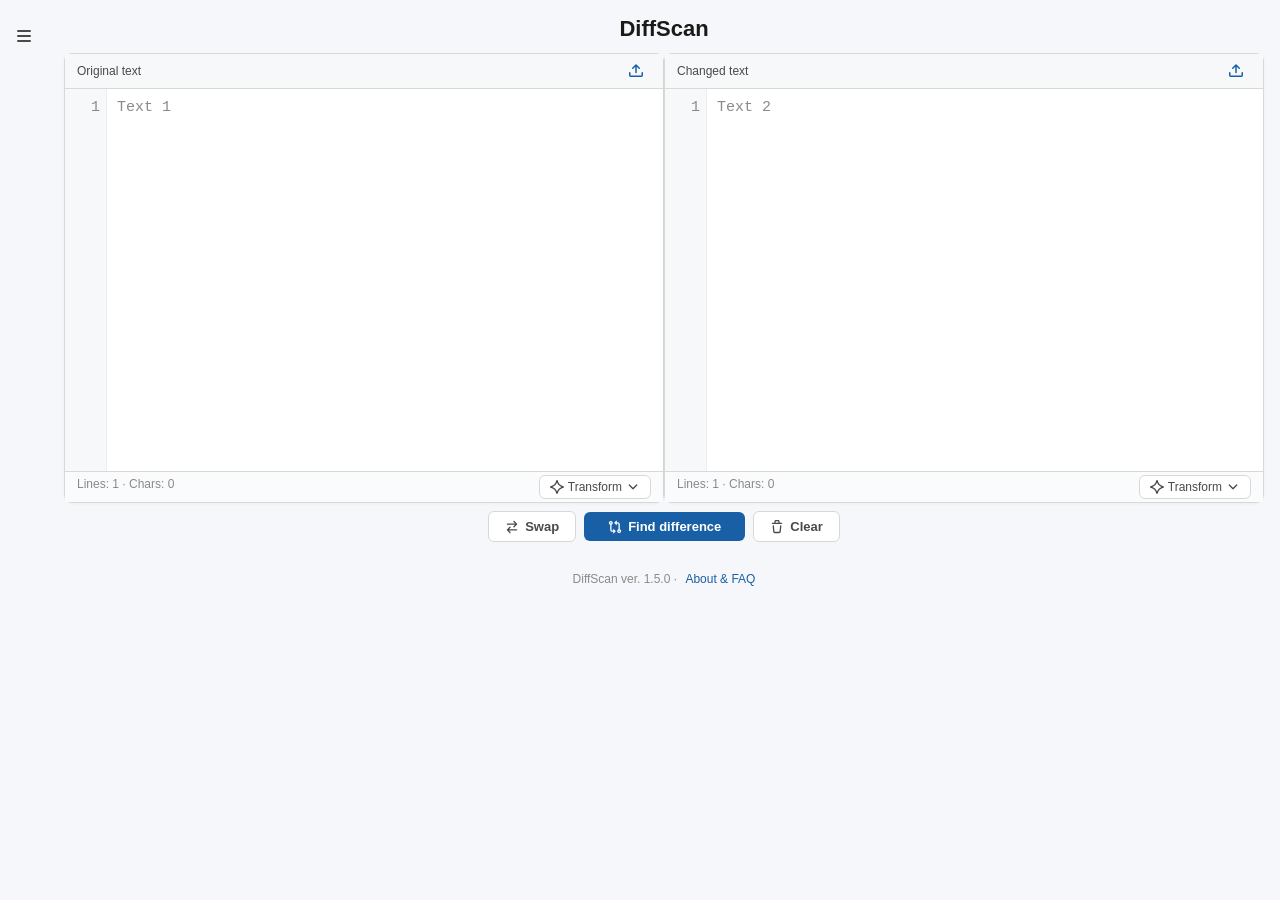
==== commit c8c4bf85: "edit side-bar color correction edit design etc" ====
--- a/index.html
+++ b/index.html
@@ -22,6 +22,10 @@
     <symbol id="icon-git-compare" viewBox="0 0 16 16"><path d="M9.573.677A.25.25 0 0 1 10 .854V2.5h1A2.5 2.5 0 0 1 13.5 5v5.628a2.251 2.251 0 1 1-1.5 0V5a1 1 0 0 0-1-1h-1v1.646a.25.25 0 0 1-.427.177L7.177 3.427a.25.25 0 0 1 0-.354ZM6 12v-1.646a.25.25 0 0 1 .427-.177l2.396 2.396a.25.25 0 0 1 0 .354l-2.396 2.396A.25.25 0 0 1 6 15.146V13.5H5A2.5 2.5 0 0 1 2.5 11V5.372a2.25 2.25 0 1 1 1.5 0V11a1 1 0 0 0 1 1ZM4 3.25a.75.75 0 1 0-1.5 0 .75.75 0 0 0 1.5 0ZM12.75 12a.75.75 0 1 0 0 1.5.75.75 0 0 0 0-1.5Z"/></symbol>
     <symbol id="icon-trash" viewBox="0 0 16 16"><path d="M11 1.75V3h2.25a.75.75 0 0 1 0 1.5H2.75a.75.75 0 0 1 0-1.5H5V1.75C5 .784 5.784 0 6.75 0h2.5C10.216 0 11 .784 11 1.75ZM4.496 6.675l.66 6.6a.25.25 0 0 0 .249.225h5.19a.25.25 0 0 0 .249-.225l.66-6.6a.75.75 0 0 1 1.492.149l-.66 6.6A1.748 1.748 0 0 1 10.595 15h-5.19a1.75 1.75 0 0 1-1.741-1.575l-.66-6.6a.75.75 0 1 1 1.492-.15ZM6.5 1.75V3h3V1.75a.25.25 0 0 0-.25-.25h-2.5a.25.25 0 0 0-.25.25Z"/></symbol>
     <symbol id="icon-upload" viewBox="0 0 16 16"><path d="M2.75 14A1.75 1.75 0 0 1 1 12.25v-2.5a.75.75 0 0 1 1.5 0v2.5c0 .138.112.25.25.25h10.5a.25.25 0 0 0 .25-.25v-2.5a.75.75 0 0 1 1.5 0v2.5A1.75 1.75 0 0 1 13.25 14Z"/><path d="M11.78 4.72a.749.749 0 1 1-1.06 1.06L8.75 3.811V9.5a.75.75 0 0 1-1.5 0V3.811L5.28 5.78a.749.749 0 1 1-1.06-1.06l3.25-3.25a.749.749 0 0 1 1.06 0l3.25 3.25Z"/></symbol>
+    <symbol id="icon-sun" viewBox="0 0 16 16"><circle cx="8" cy="8" r="3.5"/><rect x="7" y="1" width="2" height="2.5" rx=".5"/><rect x="7" y="12.5" width="2" height="2.5" rx=".5"/><rect x="1" y="7" width="2.5" height="2" rx=".5"/><rect x="12.5" y="7" width="2.5" height="2" rx=".5"/></symbol>
+    <symbol id="icon-line" viewBox="0 0 16 16"><path d="M2 10h7l4-6" fill="none" stroke="currentColor" stroke-width="2" stroke-linecap="round" stroke-linejoin="round"/></symbol>
+    <symbol id="icon-word" viewBox="0 0 16 16"><path d="M3 5h10M5 3v10" fill="none" stroke="currentColor" stroke-width="2" stroke-linecap="round"/></symbol>
+    <symbol id="icon-char" viewBox="0 0 16 16"><path d="M8 1L1 14h3l1-4h6l1 4h3L8 1zM5 9l3-5 3 5H9l-1-2-1 2H5z"/></symbol>
   </svg>
 
   <div class="settings-bar collapsed" id="settingsBar">
@@ -38,6 +42,19 @@
       </div>
     </div>
     <div class="settings-content">
+      <div class="section-divider"></div>
+
+      <div class="setting-group">
+        <div class="setting-label">Theme</div>
+        <div class="theme-selector" id="themeSelector">
+          <div class="theme-indicator" id="themeIndicator"></div>
+          <button type="button" class="theme-btn" data-theme="light"><svg class="icon" aria-hidden="true"><use href="#icon-sun"/></svg> Light</button>
+          <button type="button" class="theme-btn" data-theme="dark"><svg class="icon" aria-hidden="true"><use href="#icon-moon"/></svg> Dark</button>
+        </div>
+      </div>
+
+      <div class="section-divider"></div>
+
       <div class="setting-group">
         <div class="setting-label">Precision</div>
         <div class="segmented-control" id="precisionControl">
@@ -51,9 +68,21 @@
 
       <div class="setting-group">
         <div class="setting-label">Layout</div>
-        <div class="segmented-control" id="layoutControl">
-          <button type="button" class="segment-btn" data-val="split"><svg class="icon" aria-hidden="true"><use href="#icon-columns"/></svg> Split</button>
-          <button type="button" class="segment-btn" data-val="unified"><svg class="icon" aria-hidden="true"><use href="#icon-list-unordered"/></svg> Unified</button>
+        <div class="theme-selector" id="layoutSelector">
+          <div class="theme-indicator" id="layoutIndicator"></div>
+          <button type="button" class="theme-btn" data-val="split"><svg class="icon" aria-hidden="true"><use href="#icon-columns"/></svg> Split</button>
+          <button type="button" class="theme-btn" data-val="unified"><svg class="icon" aria-hidden="true"><use href="#icon-list-unordered"/></svg> Unified</button>
+        </div>
+      </div>
+
+      <div class="section-divider"></div>
+
+      <div class="setting-group">
+        <div class="setting-label">Merge Mode</div>
+        <div class="theme-selector" id="mergeSelector">
+          <div class="theme-indicator" id="mergeIndicator"></div>
+          <button type="button" class="theme-btn" data-val="off"><svg class="icon" aria-hidden="true"><use href="#icon-git-compare"/></svg> View</button>
+          <button type="button" class="theme-btn" data-val="on"><svg class="icon" aria-hidden="true"><use href="#icon-arrow-switch"/></svg> Merge</button>
         </div>
       </div>
 
@@ -80,24 +109,6 @@
         <label class="toggle-row">
           <span>Auto-update</span>
           <span class="toggle-switch"><input type="checkbox" id="autoUpdate" checked><span class="toggle-knob"></span></span>
-        </label>
-      </div>
-
-      <div class="section-divider"></div>
-
-      <div class="setting-group">
-        <label class="toggle-row">
-          <span><svg class="icon" aria-hidden="true"><use href="#icon-moon"/></svg> Dark mode</span>
-          <span class="toggle-switch"><input type="checkbox" id="themeToggle"><span class="toggle-knob"></span></span>
-        </label>
-      </div>
-
-      <div class="section-divider"></div>
-
-      <div class="setting-group">
-        <label class="toggle-row">
-          <span><svg class="icon" aria-hidden="true"><use href="#icon-arrow-switch"/></svg> Merge Mode</span>
-          <span class="toggle-switch"><input type="checkbox" id="mergeBtn"><span class="toggle-knob"></span></span>
         </label>
       </div>
     </div>
--- a/css/styles.css
+++ b/css/styles.css
@@ -1,44 +1,44 @@
 :root {
   --bg-page: #f5f7fa;
-  --text-primary: #1f2328;
-  --text-secondary: #57606a;
-  --text-muted: #8c959f;
+  --text-primary: #1a1a18;
+  --text-secondary: #4a4a48;
+  --text-muted: #8a8a88;
   --panel-bg: #fff;
-  --panel-border: #d0d7de;
+  --panel-border: #d8d8d4;
   --panel-header-bg: #f6f8fa;
-  --panel-header-border: #d0d7de;
+  --panel-header-border: #d8d8d4;
   --status-bar-bg: #fafbfc;
   --nav-bar-bg: #fff;
   --nav-btn-bg: #f6f8fa;
-  --nav-btn-border: #d0d7de;
-  --nav-btn-color: #24292f;
+  --nav-btn-border: #d8d8d4;
+  --nav-btn-color: #1a1a18;
   --settings-bar-bg: #fff;
   --segmented-bg: #fff;
-  --segmented-border: #d0d7de;
-  --segmented-color: #57606a;
+  --segmented-border: #d8d8d4;
+  --segmented-color: #4a4a48;
   --segmented-hover-bg: #f6f8fa;
-  --segmented-hover-color: #1f2328;
-  --segmented-active-bg: #0969da;
-  --segmented-active-color: #fff;
-  --checkbox-color: #24292f;
-  --btn-secondary-bg: #fff;
-  --btn-secondary-color: #57606a;
-  --btn-secondary-border: #d0d7de;
+  --segmented-hover-color: #1a1a18;
+  --segmented-active-bg: #185fa5;
+  --segmented-active-color: #ffffff;
+  --checkbox-color: #1a1a18;
+  --btn-secondary-bg: #ffffff;
+  --btn-secondary-color: #4a4a48;
+  --btn-secondary-border: #d8d8d4;
   --btn-secondary-hover-bg: #f6f8fa;
-  --btn-secondary-hover-color: #1f2328;
-  --btn-secondary-active-bg: #0969da;
-  --btn-secondary-active-color: #fff;
-  --btn-find-bg: #2da44e;
-  --btn-find-hover-bg: #218838;
-  --btn-find-color: #fff;
+  --btn-secondary-hover-color: #1a1a18;
+  --btn-secondary-active-bg: #185fa5;
+  --btn-secondary-active-color: #ffffff;
+  --btn-find-bg: #185fa5;
+  --btn-find-hover-bg: #1a6fb5;
+  --btn-find-color: #ffffff;
   --gutter-bg: #f6f8fa;
   --gutter-border: #eaeef2;
-  --gutter-color: #8c959f;
+  --gutter-color: #8a8a88;
   --gutter-right-bg: #f0f2f5;
   --gutter-right-border: #d8dee4;
   --input-bg: #fff;
-  --input-color: #1f2328;
-  --input-placeholder: #8c959f;
+  --input-color: #1a1a18;
+  --input-placeholder: #8a8a88;
   --diff-equal-bg: #fff;
   --diff-removed-bg: #fff5f5;
   --diff-added-bg: #f5fff5;
@@ -60,46 +60,46 @@
   --box-shadow-settings: rgba(0, 0, 0, .02);
   --box-shadow-scroll: rgba(0,0,0,.2);
   --box-shadow-modal: rgba(0,0,0,0.3);
-  --scroll-btn-bg: #2da44e;
-  --scroll-btn-hover-bg: #238636;
+  --scroll-btn-bg: #185fa5;
+  --scroll-btn-hover-bg: #1a6fb5;
   --footer-bg: #f5f7fa;
-  --footer-color: #8c959f;
-  --link-color: #0969da;
+  --footer-color: #8a8a88;
+  --link-color: #185fa5;
   --count-removed-color: #cf222e;
   --count-added-color: #1a7f37;
   --header-action-hover-bg: #eaeef2;
-  --transform-btn-color: #0969da;
-  --transform-btn-border: #d0d7de;
+  --transform-btn-color: #185fa5;
+  --transform-btn-border: #d8d8d4;
   --transform-btn-hover-bg: #eaeef2;
   --copy-btn-bg: #fff;
-  --copy-btn-border: #d0d7de;
-  --copy-btn-color: #57606a;
-  --copy-btn-hover-bg: #f3f4f6;
+  --copy-btn-border: #d8d8d4;
+  --copy-btn-color: #4a4a48;
+  --copy-btn-hover-bg: #f6f8fa;
   --modal-overlay: rgba(0,0,0,0.6);
   --modal-bg: #fff;
-  --modal-text: #1f2328;
-  --modal-muted: #888;
-  --modal-border: #ddd;
-  --modal-link: #0969da;
+  --modal-text: #1a1a18;
+  --modal-muted: #8a8a88;
+  --modal-border: #d8d8d4;
+  --modal-link: #185fa5;
   --seo-bg: #fff;
-  --seo-border: #d0d7de;
-  --seo-color: #24292f;
-  --seo-text: #57606a;
-  --seo-heading: #1f2328;
+  --seo-border: #d8d8d4;
+  --seo-color: #1a1a18;
+  --seo-text: #4a4a48;
+  --seo-heading: #1a1a18;
   --seo-h2-border: #eaeef2;
   --faq-bg: #fafbfc;
   --faq-border: #eaeef2;
   --faq-open-bg: #fff;
-  --faq-summary-color: #24292f;
-  --faq-summary-hover: #0969da;
-  --faq-text: #57606a;
-  --about-back-color: #0969da;
-  --toggle-track-bg: #d8d6cd;
+  --faq-summary-color: #1a1a18;
+  --faq-summary-hover: #185fa5;
+  --faq-text: #4a4a48;
+  --about-back-color: #185fa5;
+  --toggle-track-bg: #d8d8d4;
   --toggle-knob-bg: #ffffff;
   --toolbar-bg: #f0f0f0;
   --toolbar-border: rgba(0,0,0,0.12);
   --toolbar-shadow: 0 10px 25px rgba(0,0,0,0.15), inset 0 1px 0 rgba(255,255,255,0.7);
-  --toolbar-label-color: #555;
+  --toolbar-label-color: #4a4a48;
 }
 
 body.dark {
@@ -415,10 +415,16 @@
   color: var(--btn-secondary-hover-color)
 }
 
+.icon {
+  width: 16px;
+  height: 16px;
+  fill: currentColor;
+  flex-shrink: 0;
+}
+
 .transform-btn .icon {
   width: 14px;
   height: 14px;
-  fill: currentColor;
 }
 
 .transform-menu {
@@ -643,7 +649,7 @@
 
 .segment-btn {
   flex: 1;
-  padding: 3px 10px;
+  padding: 3px 6px;
   background: var(--segmented-bg);
   border: none;
   font-family: inherit;
@@ -655,7 +661,7 @@
   display: inline-flex;
   align-items: center;
   justify-content: center;
-  gap: 4px;
+  gap: 2px;
 }
 
 .segment-btn .icon {
@@ -677,6 +683,68 @@
   background: var(--segmented-active-bg);
   color: var(--segmented-active-color);
   font-weight: 600
+}
+
+.theme-selector {
+  position: relative;
+  display: grid;
+  grid-template-columns: 1fr 1fr;
+  width: 100%;
+  border-radius: 8px;
+  background: var(--segmented-bg);
+  border: 1px solid var(--segmented-border);
+  padding: 4px;
+  overflow: hidden;
+  box-shadow: inset 0 1px 2px rgba(0,0,0,0.06);
+}
+
+.theme-indicator {
+  position: absolute;
+  left: 4px;
+  top: 4px;
+  bottom: 4px;
+  width: calc(50% - 8px);
+  background: var(--segmented-active-bg);
+  border-radius: 6px;
+  transition: left 0.35s cubic-bezier(.54,-0.33,.59,1.39);
+  z-index: 0;
+  box-shadow: 0 1px 3px rgba(24,95,165,0.3), 0 1px 1px rgba(0,0,0,0.08);
+}
+
+.theme-indicator.dark {
+  left: calc(50% + 4px);
+}
+
+.theme-btn {
+  position: relative;
+  z-index: 1;
+  display: flex;
+  align-items: center;
+  justify-content: center;
+  gap: 6px;
+  padding: 6px 10px;
+  border: none;
+  background: transparent;
+  font-family: inherit;
+  font-size: 13px;
+  font-weight: 500;
+  cursor: pointer;
+  color: var(--segmented-color);
+  transition: color 0.2s;
+}
+
+.theme-btn.active {
+  color: #fff;
+}
+
+.theme-btn.active .icon {
+  fill: #fff;
+}
+
+.theme-btn .icon {
+  width: 14px;
+  height: 14px;
+  fill: currentColor;
 }
 
 .toggle-row {
@@ -1292,6 +1360,7 @@
   .settings-bar.collapsed ~ .main-content,
   .settings-bar:not(.collapsed) ~ .main-content {
     margin-left: 0;
+    padding-top: 66px;
   }
 
   h1.app-title {
@@ -1309,7 +1378,7 @@
     border-right: 1px solid var(--panel-border);
     z-index: 100;
     background: var(--settings-bar-bg);
-    padding: 20px 16px;
+    padding: 0;
   }
 
   .settings-bar:not(.collapsed) {
@@ -1328,16 +1397,21 @@
     transform: none;
   }
 
-  .settings-bar.collapsed .sidebar-header {
+  .sidebar-header {
     position: absolute;
     left: 16px;
     top: 20px;
     margin: 0;
+    padding: 4px;
     background: var(--settings-bar-bg);
     border: 1px solid var(--panel-border);
     border-radius: 6px;
-    padding: 4px;
     z-index: 101;
+  }
+
+  .settings-bar:not(.collapsed) .sidebar-header {
+    right: 16px;
+    border: none;
   }
 
   .settings-bar.collapsed .sidebar-title,
@@ -1346,8 +1420,25 @@
     display: none;
   }
 
+  .settings-content {
+    padding: 66px 16px 20px;
+  }
+
+  .settings-bar:not(.collapsed) .settings-content {
+    animation: mobileFadeIn 0.3s ease 0.15s both;
+  }
+
+  @keyframes mobileFadeIn {
+    from { opacity: 0; transform: translateY(8px); }
+    to   { opacity: 1; transform: translateY(0); }
+  }
+
   .settings-bar:not(.collapsed) ~ .settings-overlay {
     display: block;
+  }
+
+  .sidebar-pin-btn {
+    display: none;
   }
 
   .setting-group {
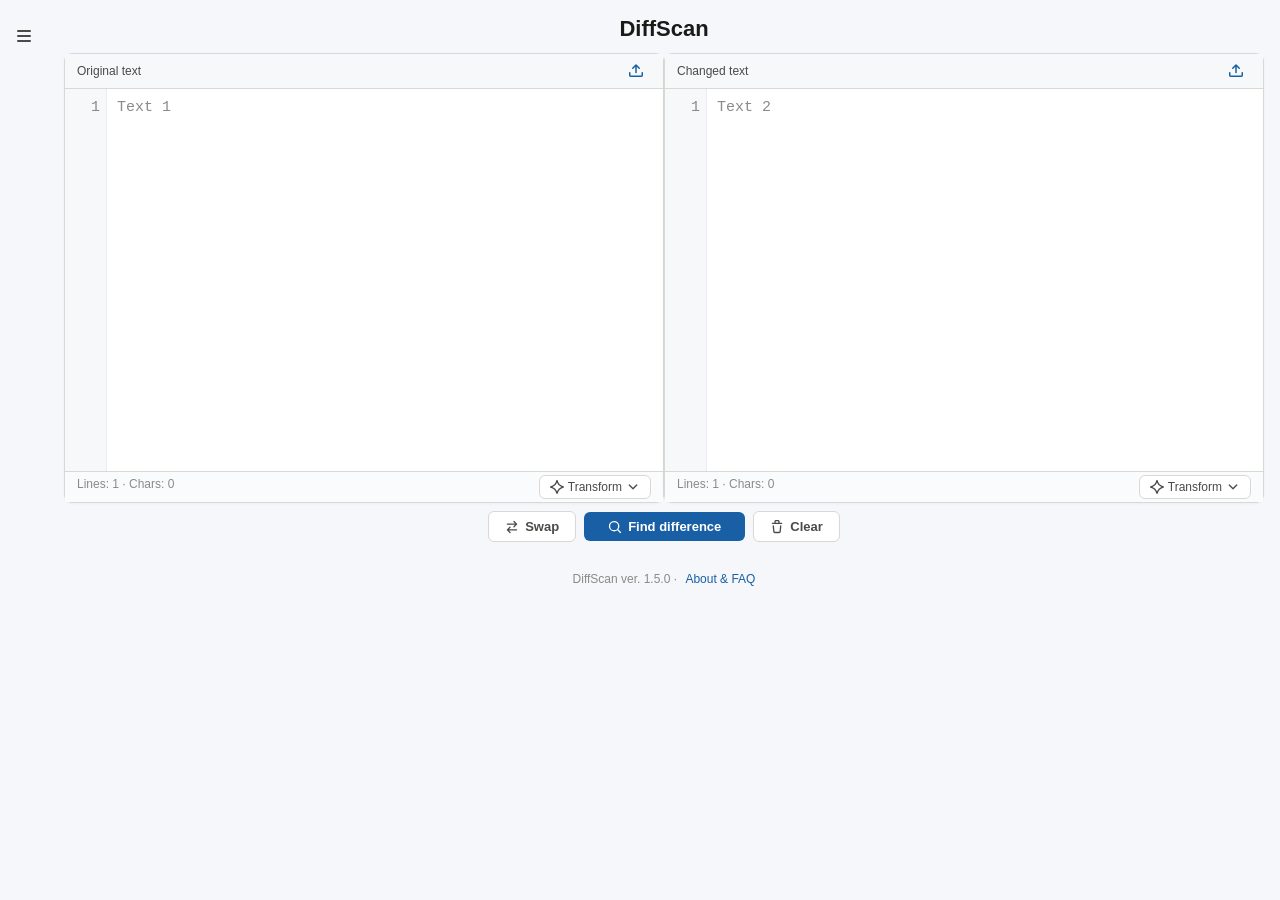
==== commit 08c87080: "Fix split\unified\merge mode  bugs" ====
--- a/index.html
+++ b/index.html
@@ -22,10 +22,9 @@
     <symbol id="icon-git-compare" viewBox="0 0 16 16"><path d="M9.573.677A.25.25 0 0 1 10 .854V2.5h1A2.5 2.5 0 0 1 13.5 5v5.628a2.251 2.251 0 1 1-1.5 0V5a1 1 0 0 0-1-1h-1v1.646a.25.25 0 0 1-.427.177L7.177 3.427a.25.25 0 0 1 0-.354ZM6 12v-1.646a.25.25 0 0 1 .427-.177l2.396 2.396a.25.25 0 0 1 0 .354l-2.396 2.396A.25.25 0 0 1 6 15.146V13.5H5A2.5 2.5 0 0 1 2.5 11V5.372a2.25 2.25 0 1 1 1.5 0V11a1 1 0 0 0 1 1ZM4 3.25a.75.75 0 1 0-1.5 0 .75.75 0 0 0 1.5 0ZM12.75 12a.75.75 0 1 0 0 1.5.75.75 0 0 0 0-1.5Z"/></symbol>
     <symbol id="icon-trash" viewBox="0 0 16 16"><path d="M11 1.75V3h2.25a.75.75 0 0 1 0 1.5H2.75a.75.75 0 0 1 0-1.5H5V1.75C5 .784 5.784 0 6.75 0h2.5C10.216 0 11 .784 11 1.75ZM4.496 6.675l.66 6.6a.25.25 0 0 0 .249.225h5.19a.25.25 0 0 0 .249-.225l.66-6.6a.75.75 0 0 1 1.492.149l-.66 6.6A1.748 1.748 0 0 1 10.595 15h-5.19a1.75 1.75 0 0 1-1.741-1.575l-.66-6.6a.75.75 0 1 1 1.492-.15ZM6.5 1.75V3h3V1.75a.25.25 0 0 0-.25-.25h-2.5a.25.25 0 0 0-.25.25Z"/></symbol>
     <symbol id="icon-upload" viewBox="0 0 16 16"><path d="M2.75 14A1.75 1.75 0 0 1 1 12.25v-2.5a.75.75 0 0 1 1.5 0v2.5c0 .138.112.25.25.25h10.5a.25.25 0 0 0 .25-.25v-2.5a.75.75 0 0 1 1.5 0v2.5A1.75 1.75 0 0 1 13.25 14Z"/><path d="M11.78 4.72a.749.749 0 1 1-1.06 1.06L8.75 3.811V9.5a.75.75 0 0 1-1.5 0V3.811L5.28 5.78a.749.749 0 1 1-1.06-1.06l3.25-3.25a.749.749 0 0 1 1.06 0l3.25 3.25Z"/></symbol>
-    <symbol id="icon-sun" viewBox="0 0 16 16"><circle cx="8" cy="8" r="3.5"/><rect x="7" y="1" width="2" height="2.5" rx=".5"/><rect x="7" y="12.5" width="2" height="2.5" rx=".5"/><rect x="1" y="7" width="2.5" height="2" rx=".5"/><rect x="12.5" y="7" width="2.5" height="2" rx=".5"/></symbol>
-    <symbol id="icon-line" viewBox="0 0 16 16"><path d="M2 10h7l4-6" fill="none" stroke="currentColor" stroke-width="2" stroke-linecap="round" stroke-linejoin="round"/></symbol>
-    <symbol id="icon-word" viewBox="0 0 16 16"><path d="M3 5h10M5 3v10" fill="none" stroke="currentColor" stroke-width="2" stroke-linecap="round"/></symbol>
-    <symbol id="icon-char" viewBox="0 0 16 16"><path d="M8 1L1 14h3l1-4h6l1 4h3L8 1zM5 9l3-5 3 5H9l-1-2-1 2H5z"/></symbol>
+    <symbol id="icon-search" viewBox="0 0 16 16"><path d="M10.68 11.74a6 6 0 0 1-7.922-8.982 6 6 0 0 1 8.982 7.922l3.04 3.04a.749.749 0 0 1-.326 1.275.749.749 0 0 1-.734-.215ZM11.5 7a4.499 4.499 0 1 0-8.997 0A4.499 4.499 0 0 0 11.5 7Z"/></symbol>
+    <symbol id="icon-diff" viewBox="0 0 16 16"><path d="M8.75 1.75V5H12a.75.75 0 0 1 0 1.5H8.75v3.25a.75.75 0 0 1-1.5 0V6.5H4A.75.75 0 0 1 4 5h3.25V1.75a.75.75 0 0 1 1.5 0ZM4 13h8a.75.75 0 0 1 0 1.5H4A.75.75 0 0 1 4 13Z"/></symbol>
+    <symbol id="icon-sun" viewBox="0 0 16 16"><path d="M8 12a4 4 0 1 1 0-8 4 4 0 0 1 0 8Zm0-1.5a2.5 2.5 0 1 0 0-5 2.5 2.5 0 0 0 0 5Zm5.657-8.157a.75.75 0 0 1 0 1.061l-1.061 1.06a.749.749 0 0 1-1.275-.326.749.749 0 0 1 .215-.734l1.06-1.06a.75.75 0 0 1 1.06 0Zm-9.193 9.193a.75.75 0 0 1 0 1.06l-1.06 1.061a.75.75 0 1 1-1.061-1.06l1.06-1.061a.75.75 0 0 1 1.061 0ZM8 0a.75.75 0 0 1 .75.75v1.5a.75.75 0 0 1-1.5 0V.75A.75.75 0 0 1 8 0ZM3 8a.75.75 0 0 1-.75.75H.75a.75.75 0 0 1 0-1.5h1.5A.75.75 0 0 1 3 8Zm13 0a.75.75 0 0 1-.75.75h-1.5a.75.75 0 0 1 0-1.5h1.5A.75.75 0 0 1 16 8Zm-8 5a.75.75 0 0 1 .75.75v1.5a.75.75 0 0 1-1.5 0v-1.5A.75.75 0 0 1 8 13Zm3.536-1.464a.75.75 0 0 1 1.06 0l1.061 1.06a.75.75 0 0 1-1.06 1.061l-1.061-1.06a.75.75 0 0 1 0-1.061ZM2.343 2.343a.75.75 0 0 1 1.061 0l1.06 1.061a.751.751 0 0 1-.018 1.042.751.751 0 0 1-1.042.018l-1.06-1.06a.75.75 0 0 1 0-1.06Z"/></symbol>
   </svg>
 
   <div class="settings-bar collapsed" id="settingsBar">
@@ -182,7 +181,7 @@
 
   <div class="actions">
     <button id="swapBtn" class="btn btn-secondary" type="button"><svg class="icon" aria-hidden="true"><use href="#icon-arrow-switch"/></svg>Swap</button>
-    <button id="findBtn" class="btn btn-primary" type="button"><svg class="icon" aria-hidden="true"><use href="#icon-git-compare"/></svg>Find difference</button>
+    <button id="findBtn" class="btn btn-primary" type="button"><svg class="icon" aria-hidden="true"><use href="#icon-search"/></svg>Find difference</button>
     <button id="clearBtn" class="btn btn-secondary" type="button"><svg class="icon" aria-hidden="true"><use href="#icon-trash"/></svg>Clear</button>
   </div>
 
--- a/css/styles.css
+++ b/css/styles.css
@@ -945,6 +945,30 @@
   word-break: break-word
 }
 
+.row-removed .line-no,
+.row-removed .line-no-right {
+  background: var(--diff-removed-bg);
+  border-color: transparent;
+}
+
+.row-added .line-no,
+.row-added .line-no-right {
+  background: var(--diff-added-bg);
+  border-color: transparent;
+}
+
+.row-modified-left .line-no,
+.row-modified-left .line-no-right {
+  background: var(--diff-removed-bg);
+  border-color: transparent;
+}
+
+.row-modified-right .line-no,
+.row-modified-right .line-no-right {
+  background: var(--diff-added-bg);
+  border-color: transparent;
+}
+
 .line-no {
   flex: 0 0 42px;
   text-align: right;
@@ -965,7 +989,8 @@
   background: var(--gutter-right-bg);
   border-right: 1px solid var(--gutter-right-border);
   user-select: none;
-  font-size: 13px
+  font-size: 13px;
+  font-family: "SFMono-Regular", Consolas, "Liberation Mono", Menlo, monospace;
 }
 
 .line-content {
@@ -1058,65 +1083,71 @@
 .split .panel:first-child .row-modified.merge-selected { background-color: var(--merge-selected-removed-bg); }
 .split .panel:last-child .row-modified.merge-selected { background-color: var(--merge-selected-added-bg); }
 
-.merge-toolbar-floating {
-  position: absolute;
-  z-index: 1000;
-  display: flex;
-  align-items: center;
-  gap: 10px;
-  padding: 6px 10px 6px 14px;
-  background: var(--toolbar-bg);
-  border: 1px solid var(--toolbar-border);
-  border-radius: 22px;
-  box-shadow: var(--toolbar-shadow);
-  pointer-events: auto;
-}
-
-.toolbar-label {
-  color: var(--toolbar-label-color);
-  font-size: 13px;
-  white-space: nowrap;
-}
-
-.merge-close-btn {
-  background: transparent;
-  border: none;
-  color: #bdbdbd;
-  font-size: 20px;
-  line-height: 1;
-  cursor: pointer;
-  padding: 0 2px;
-}
-.merge-close-btn:hover {
-  color: #fff;
-}
-
-.merge-toolbar-floating .merge-btn {
-  position: static;
-  transform: none;
-  box-shadow: none;
-  height: 28px;
-  padding: 5px 14px;
-  font-size: 13px;
-  border-radius: 6px;
-  border: 1px solid rgba(255, 255, 255, 0.3);
-  color: #fff;
-  font-weight: 600;
-  cursor: pointer;
-  display: flex;
-  align-items: center;
-  justify-content: center;
-  z-index: 100;
-  white-space: nowrap;
-  pointer-events: auto;
-  background: #2f81f7;
-  transition: background .15s;
-  border-radius: 999px;
-}
-
-.merge-toolbar-floating .merge-btn:hover {
-  background: #3b8cff;
-}
+  .merge-toolbar-floating {
+    position: absolute;
+    z-index: 1000;
+    display: flex;
+    align-items: center;
+    gap: 6px;
+    padding: 4px 10px;
+    background: var(--toolbar-bg);
+    border: 1px solid var(--toolbar-border);
+    border-radius: 20px;
+    box-shadow: var(--toolbar-shadow);
+    pointer-events: auto;
+    width: max-content;
+    max-width: 90%;
+  }
+  
+  .merge-toolbar-floating .merge-btn {
+    position: static;
+    transform: none;
+    box-shadow: none;
+    height: 24px;
+    padding: 2px 10px;
+    font-size: 12px;
+    border-radius: 12px;
+    border: none;
+    color: #fff;
+    font-weight: 600;
+    cursor: pointer;
+    display: flex;
+    align-items: center;
+    justify-content: center;
+    z-index: 100;
+    white-space: nowrap;
+    pointer-events: auto;
+    transition: background .15s;
+  }
+
+  .merge-toolbar-floating .merge-btn.to-left {
+    background: #cf222e; /* Красный для переноса влево (удаления) */
+  }
+
+  .merge-toolbar-floating .merge-btn.to-right {
+    background: #238636; /* Зеленый для переноса вправо (добавления) */
+  }
+
+  .merge-toolbar-floating .merge-btn.to-left:hover {
+    background: #a41e2a;
+  }
+
+  .merge-toolbar-floating .merge-btn.to-right:hover {
+    background: #2ea043;
+  }
+  
+  .merge-close-btn {
+    background: transparent;
+    border: none;
+    color: #bdbdbd;
+    font-size: 16px;
+    line-height: 1;
+    cursor: pointer;
+    padding: 0 2px;
+  }
+  .merge-close-btn:hover {
+    color: #fff;
+  }
 
 .mark-removed {
   background: var(--mark-removed-bg);
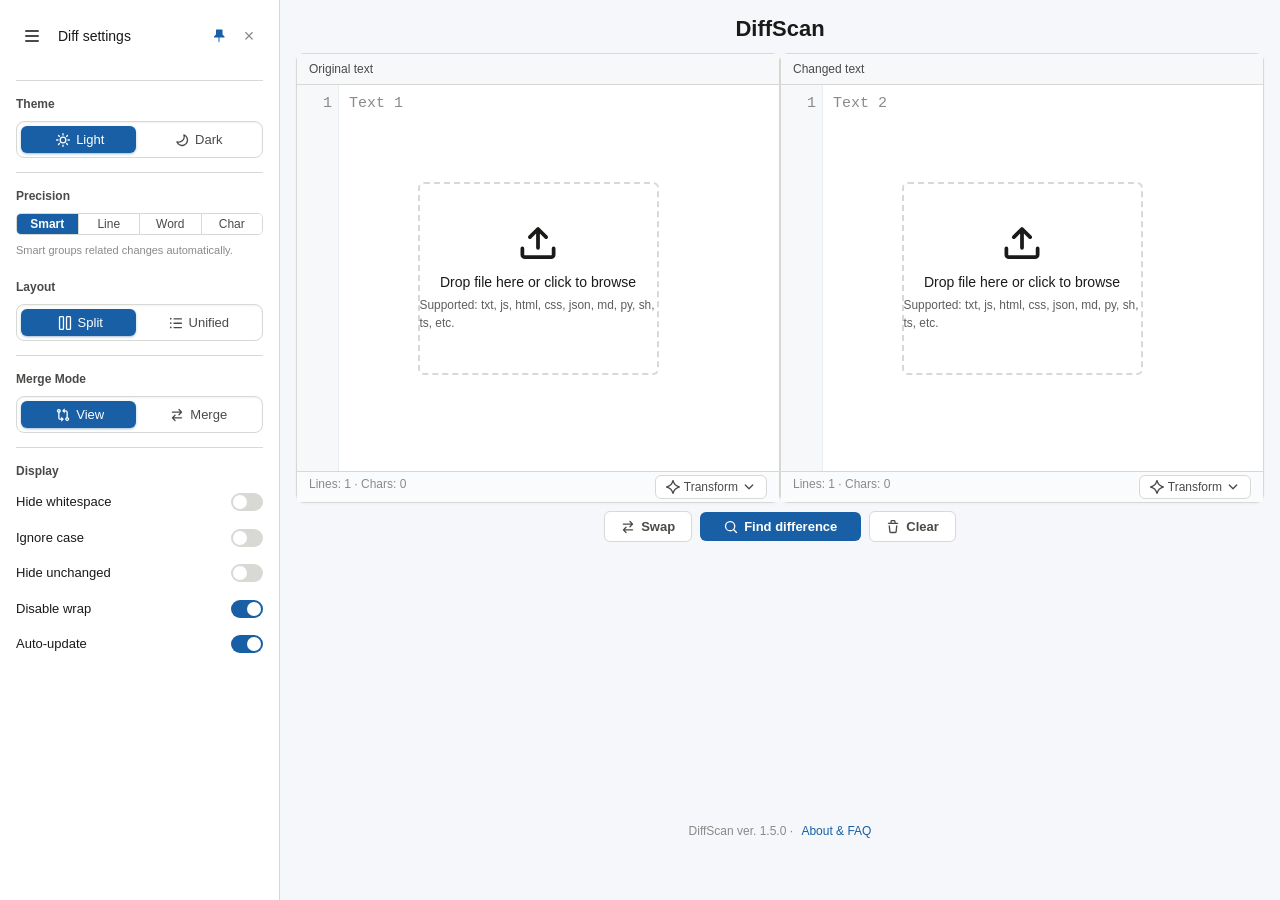
==== commit b36ae5b8: "update text area" ====
--- a/index.html
+++ b/index.html
@@ -27,7 +27,7 @@
     <symbol id="icon-sun" viewBox="0 0 16 16"><path d="M8 12a4 4 0 1 1 0-8 4 4 0 0 1 0 8Zm0-1.5a2.5 2.5 0 1 0 0-5 2.5 2.5 0 0 0 0 5Zm5.657-8.157a.75.75 0 0 1 0 1.061l-1.061 1.06a.749.749 0 0 1-1.275-.326.749.749 0 0 1 .215-.734l1.06-1.06a.75.75 0 0 1 1.06 0Zm-9.193 9.193a.75.75 0 0 1 0 1.06l-1.06 1.061a.75.75 0 1 1-1.061-1.06l1.06-1.061a.75.75 0 0 1 1.061 0ZM8 0a.75.75 0 0 1 .75.75v1.5a.75.75 0 0 1-1.5 0V.75A.75.75 0 0 1 8 0ZM3 8a.75.75 0 0 1-.75.75H.75a.75.75 0 0 1 0-1.5h1.5A.75.75 0 0 1 3 8Zm13 0a.75.75 0 0 1-.75.75h-1.5a.75.75 0 0 1 0-1.5h1.5A.75.75 0 0 1 16 8Zm-8 5a.75.75 0 0 1 .75.75v1.5a.75.75 0 0 1-1.5 0v-1.5A.75.75 0 0 1 8 13Zm3.536-1.464a.75.75 0 0 1 1.06 0l1.061 1.06a.75.75 0 0 1-1.06 1.061l-1.061-1.06a.75.75 0 0 1 0-1.061ZM2.343 2.343a.75.75 0 0 1 1.061 0l1.06 1.061a.751.751 0 0 1-.018 1.042.751.751 0 0 1-1.042.018l-1.06-1.06a.75.75 0 0 1 0-1.06Z"/></symbol>
   </svg>
 
-  <div class="settings-bar collapsed" id="settingsBar">
+  <div class="settings-bar" id="settingsBar">
     <div class="sidebar-header">
       <button id="toggleSettings" class="settings-toggle-btn" title="Toggle Settings"><span class="hamburger"><span></span><span></span><span></span></span></button>
       <span class="sidebar-title">Diff settings</span>
@@ -116,121 +116,132 @@
   <div class="settings-overlay" id="settingsOverlay"></div>
 
   <div class="main-content">
-  <h1 class="app-title">DiffScan</h1>
-
-  <div class="split" id="inputSplit">
-    <div class="panel">
-      <div class="panel-header">
-        <span>Original text</span>
-        <div class="header-actions">
-          <label class="header-action-btn" title="Open file"><svg width="16" height="16" class="icon" aria-hidden="true"><use href="#icon-upload"/></svg><input type="file" id="file1" style="display:none"
-              accept=".txt,.js,.html,.css,.json,.md,.csv,.py,.sh,.ts,.jsx,.tsx"></label>
-        </div>
-      </div>
-      <div class="input-container">
-        <div id="gutter1" class="line-no-input">1</div>
-        <textarea id="text1" class="input" placeholder="Text 1" wrap="off"></textarea>
-      </div>
-      <div class="status-bar">
-        <span id="count1">Lines: 1 &middot; Chars: 0</span>
-        <div class="transform-wrap">
-          <button class="transform-btn" data-target="text1">
-            <svg class="icon" aria-hidden="true"><use href="#icon-sparkle"/></svg>Transform<svg class="icon" aria-hidden="true"><use href="#icon-chevron-down"/></svg>
-          </button>
-          <div class="transform-menu">
-            <button data-action="trim">Trim whitespace</button>
-            <button data-action="upper">UPPERCASE</button>
-            <button data-action="lower">lowercase</button>
-            <button data-action="sort">Sort lines</button>
-            <button data-action="unique">Remove duplicates</button>
-            <button data-action="removeEmpty">Remove empty lines</button>
-          </div>
-        </div>
-      </div>
-    </div>
-    <div class="panel">
-      <div class="panel-header">
-        <span>Changed text</span>
-        <div class="header-actions">
-          <label class="header-action-btn" title="Open file"><svg width="16" height="16" class="icon" aria-hidden="true"><use href="#icon-upload"/></svg><input type="file" id="file2" style="display:none"
-              accept=".txt,.js,.html,.css,.json,.md,.csv,.py,.sh,.ts,.jsx,.tsx"></label>
-        </div>
-      </div>
-      <div class="input-container">
-        <div id="gutter2" class="line-no-input">1</div>
-        <textarea id="text2" class="input" placeholder="Text 2" wrap="off"></textarea>
-      </div>
-      <div class="status-bar">
-        <span id="count2">Lines: 1 &middot; Chars: 0</span>
-        <div class="transform-wrap">
-          <button class="transform-btn" data-target="text2">
-            <svg class="icon" aria-hidden="true"><use href="#icon-sparkle"/></svg>Transform<svg class="icon" aria-hidden="true"><use href="#icon-chevron-down"/></svg>
-          </button>
-          <div class="transform-menu">
-            <button data-action="trim">Trim whitespace</button>
-            <button data-action="upper">UPPERCASE</button>
-            <button data-action="lower">lowercase</button>
-            <button data-action="sort">Sort lines</button>
-            <button data-action="unique">Remove duplicates</button>
-            <button data-action="removeEmpty">Remove empty lines</button>
-          </div>
-        </div>
-      </div>
-    </div>
+    <h1 class="app-title">DiffScan</h1>
+    
+    <div class="split" id="inputSplit">
+      <div class="panel">
+        <div class="panel-header">
+          <span>Original text</span>
+          <div class="header-actions">
+            <label class="header-action-btn" title="Open file" style="display: none;"><svg width="16" height="16" class="icon" aria-hidden="true"><use href="#icon-upload"/></svg><input type="file" id="file1" style="display:none"
+                accept=".txt,.js,.html,.css,.json,.md,.csv,.py,.sh,.ts,.jsx,.tsx"></label>
+          </div>
+        </div>
+        <div class="input-container" id="dropZone1">
+          <div class="drop-message">
+            <svg width="40" height="40" viewBox="0 0 16 16"><use href="#icon-upload"/></svg>
+            <p>Drop file here or click to browse</p>
+            <p style="font-size: 0.85em; opacity: 0.7; margin-top: 4px;">Supported: txt, js, html, css, json, md, py, sh, ts, etc.</p>
+          </div>
+          <div id="gutter1" class="line-no-input">1</div>
+          <textarea id="text1" class="input" placeholder="Text 1" wrap="off"></textarea>
+        </div>
+        <div class="status-bar">
+          <span id="count1">Lines: 1 &middot; Chars: 0</span>
+          <div class="transform-wrap">
+            <button class="transform-btn" data-target="text1">
+              <svg class="icon" aria-hidden="true"><use href="#icon-sparkle"/></svg>Transform<svg class="icon" aria-hidden="true"><use href="#icon-chevron-down"/></svg>
+            </button>
+            <div class="transform-menu">
+              <button data-action="trim">Trim whitespace</button>
+              <button data-action="upper">UPPERCASE</button>
+              <button data-action="lower">lowercase</button>
+              <button data-action="sort">Sort lines</button>
+              <button data-action="unique">Remove duplicates</button>
+              <button data-action="removeEmpty">Remove empty lines</button>
+            </div>
+          </div>
+        </div>
+      </div>
+      <div class="panel">
+        <div class="panel-header">
+          <span>Changed text</span>
+          <div class="header-actions">
+            <label class="header-action-btn" title="Open file" style="display: none;"><svg width="16" height="16" class="icon" aria-hidden="true"><use href="#icon-upload"/></svg><input type="file" id="file2" style="display:none"
+                accept=".txt,.js,.html,.css,.json,.md,.csv,.py,.sh,.ts,.jsx,.tsx"></label>
+          </div>
+        </div>
+        <div class="input-container" id="dropZone2">
+          <div class="drop-message">
+            <svg width="40" height="40" viewBox="0 0 16 16"><use href="#icon-upload"/></svg>
+            <p>Drop file here or click to browse</p>
+            <p style="font-size: 0.85em; opacity: 0.7; margin-top: 4px;">Supported: txt, js, html, css, json, md, py, sh, ts, etc.</p>
+          </div>
+          <div id="gutter2" class="line-no-input">1</div>
+          <textarea id="text2" class="input" placeholder="Text 2" wrap="off"></textarea>
+        </div>
+        <div class="status-bar">
+          <span id="count2">Lines: 1 &middot; Chars: 0</span>
+          <div class="transform-wrap">
+            <button class="transform-btn" data-target="text2">
+              <svg class="icon" aria-hidden="true"><use href="#icon-sparkle"/></svg>Transform<svg class="icon" aria-hidden="true"><use href="#icon-chevron-down"/></svg>
+            </button>
+            <div class="transform-menu">
+              <button data-action="trim">Trim whitespace</button>
+              <button data-action="upper">UPPERCASE</button>
+              <button data-action="lower">lowercase</button>
+              <button data-action="sort">Sort lines</button>
+              <button data-action="unique">Remove duplicates</button>
+              <button data-action="removeEmpty">Remove empty lines</button>
+            </div>
+          </div>
+        </div>
+      </div>
+    </div>
+    
+    <div class="actions">
+      <button id="swapBtn" class="btn btn-secondary" type="button"><svg class="icon" aria-hidden="true"><use href="#icon-arrow-switch"/></svg>Swap</button>
+      <button id="findBtn" class="btn btn-primary" type="button"><svg class="icon" aria-hidden="true"><use href="#icon-search"/></svg>Find difference</button>
+      <button id="clearBtn" class="btn btn-secondary" type="button"><svg class="icon" aria-hidden="true"><use href="#icon-trash"/></svg>Clear</button>
+    </div>
+    
+    <div id="navBar" class="nav-bar" style="display:none"><button id="navFirst" class="nav-btn">&laquo;</button><button
+        id="navPrev" class="nav-btn">&lsaquo;</button><span id="navCount" class="nav-count">0/0</span><button id="navNext"
+        class="nav-btn">&rsaquo;</button><button id="navLast" class="nav-btn">&raquo;</button></div>
+    
+    <div id="result"></div>
+    
+    <div id="donateModal" class="modal">
+      <div class="modal-content">
+        <span class="close-btn" onclick="document.getElementById('donateModal').style.display='none'">&times;</span>
+        <h2>Support DiffScan</h2>
+        <p>If you like this tool, consider supporting it!</p>
+        <select class="donate-select" onchange="showDonateOption(this.value)">
+          <option value="usdt">USDT (1 USDT - TRC20)</option>
+          <option value="ton">TON (1 GRAM)</option>
+          <option value="btc">Bitcoin (0.00002 BTC)</option>
+        </select>
+        <div id="usdt" class="crypto-box active">
+          <strong>TAwLYvvDw4D1DaVEzzkoVvyqt62MdVChVR</strong>
+          <br>
+          <img src="images/usdt_qr.png" alt="USDT QR Code" style="width:120px;height:120px;margin-top:10px;">
+          <br>
+          <a href="https://link.trustwallet.com/send?address=TAwLYvvDw4D1DaVEzzkoVvyqt62MdVChVR&asset=c195_tTR7NHqjeKQxGTCi8q8ZY4pL8otSzgjLj6t&value=1000000&amount=1" style="display:inline-block; margin-top:5px; color: #0969da; text-decoration: underline;" target="_blank" rel="noopener">Pay 1 USDT via Trust Wallet</a>
+        </div>
+        <div id="ton" class="crypto-box">
+          <strong>UQBsTMOlkU2AvpgJrQNJcYbTaYyanWSy88O6T2VURMm_118b</strong>
+          <br>
+          <img src="images/ton_qr.jpg" alt="TON QR Code" style="width:120px;height:120px;margin-top:10px;">
+          <br>
+          <a href="https://link.trustwallet.com/send?asset=c607&amount=1&address=UQBsTMOlkU2AvpgJrQNJcYbTaYyanWSy88O6T2VURMm_118b&value=1000000000" style="display:inline-block; margin-top:5px; color: #0969da; text-decoration: underline;" target="_blank" rel="noopener">Pay 1 GRAM via Trust Wallet</a>
+        </div>
+        <div id="btc" class="crypto-box">
+          <strong>bc1qgqddmksece2casl4lc9fu52gnhgtejpltxeht6</strong>
+          <br>
+          <img src="images/bitc_qr.jpg" alt="Bitcoin QR Code" style="width:120px;height:120px;margin-top:10px;">
+          <br>
+          <a href="https://link.trustwallet.com/send?value=2000&amount=0.00002&address=bc1qgqddmksece2casl4lc9fu52gnhgtejpltxeht6&asset=c0" style="display:inline-block; margin-top:5px; color: #0969da; text-decoration: underline;" target="_blank" rel="noopener">Pay 0.00002 BTC via Trust Wallet</a>
+        </div>
+      </div>
+    </div>
+    
+    <button class="scroll-btn scroll-top-btn" onclick="window.scrollTo({top:0,behavior:'smooth'})">&#8593;</button>
+    <button class="scroll-btn scroll-bottom-btn"
+      onclick="window.scrollTo({top:document.body.scrollHeight,behavior:'smooth'})">&#8595;</button>
   </div>
-
-  <div class="actions">
-    <button id="swapBtn" class="btn btn-secondary" type="button"><svg class="icon" aria-hidden="true"><use href="#icon-arrow-switch"/></svg>Swap</button>
-    <button id="findBtn" class="btn btn-primary" type="button"><svg class="icon" aria-hidden="true"><use href="#icon-search"/></svg>Find difference</button>
-    <button id="clearBtn" class="btn btn-secondary" type="button"><svg class="icon" aria-hidden="true"><use href="#icon-trash"/></svg>Clear</button>
-  </div>
-
-  <div id="navBar" class="nav-bar" style="display:none"><button id="navFirst" class="nav-btn">&laquo;</button><button
-      id="navPrev" class="nav-btn">&lsaquo;</button><span id="navCount" class="nav-count">0/0</span><button id="navNext"
-      class="nav-btn">&rsaquo;</button><button id="navLast" class="nav-btn">&raquo;</button></div>
-
-  <div id="result"></div>
-
-  <div id="donateModal" class="modal">
-    <div class="modal-content">
-      <span class="close-btn" onclick="document.getElementById('donateModal').style.display='none'">&times;</span>
-      <h2>Support DiffScan</h2>
-      <p>If you like this tool, consider supporting it!</p>
-      <select class="donate-select" onchange="showDonateOption(this.value)">
-        <option value="usdt">USDT (1 USDT - TRC20)</option>
-        <option value="ton">TON (1 GRAM)</option>
-        <option value="btc">Bitcoin (0.00002 BTC)</option>
-      </select>
-      <div id="usdt" class="crypto-box active">
-        <strong>TAwLYvvDw4D1DaVEzzkoVvyqt62MdVChVR</strong>
-        <br>
-        <img src="images/usdt_qr.png" alt="USDT QR Code" style="width:120px;height:120px;margin-top:10px;">
-        <br>
-        <a href="https://link.trustwallet.com/send?address=TAwLYvvDw4D1DaVEzzkoVvyqt62MdVChVR&asset=c195_tTR7NHqjeKQxGTCi8q8ZY4pL8otSzgjLj6t&value=1000000&amount=1" style="display:inline-block; margin-top:5px; color: #0969da; text-decoration: underline;" target="_blank" rel="noopener">Pay 1 USDT via Trust Wallet</a>
-      </div>
-      <div id="ton" class="crypto-box">
-        <strong>UQBsTMOlkU2AvpgJrQNJcYbTaYyanWSy88O6T2VURMm_118b</strong>
-        <br>
-        <img src="images/ton_qr.jpg" alt="TON QR Code" style="width:120px;height:120px;margin-top:10px;">
-        <br>
-        <a href="https://link.trustwallet.com/send?asset=c607&amount=1&address=UQBsTMOlkU2AvpgJrQNJcYbTaYyanWSy88O6T2VURMm_118b&value=1000000000" style="display:inline-block; margin-top:5px; color: #0969da; text-decoration: underline;" target="_blank" rel="noopener">Pay 1 GRAM via Trust Wallet</a>
-      </div>
-      <div id="btc" class="crypto-box">
-        <strong>bc1qgqddmksece2casl4lc9fu52gnhgtejpltxeht6</strong>
-        <br>
-        <img src="images/bitc_qr.jpg" alt="Bitcoin QR Code" style="width:120px;height:120px;margin-top:10px;">
-        <br>
-        <a href="https://link.trustwallet.com/send?value=2000&amount=0.00002&address=bc1qgqddmksece2casl4lc9fu52gnhgtejpltxeht6&asset=c0" style="display:inline-block; margin-top:5px; color: #0969da; text-decoration: underline;" target="_blank" rel="noopener">Pay 0.00002 BTC via Trust Wallet</a>
-      </div>
-    </div>
-  </div>
-
+  
   <p class="footer-note">DiffScan ver. 1.5.0 &middot; <a href="about.html" class="footer-link">About & FAQ</a></p>
-  <button class="scroll-btn scroll-top-btn" onclick="window.scrollTo({top:0,behavior:'smooth'})">&#8593;</button>
-  <button class="scroll-btn scroll-bottom-btn"
-    onclick="window.scrollTo({top:document.body.scrollHeight,behavior:'smooth'})">&#8595;</button>
-
-  </div>
+
 
   <script>
     function showDonateOption(id) {
--- a/css/styles.css
+++ b/css/styles.css
@@ -234,13 +234,18 @@
 .main-content {
   margin-left: 48px;
   transition: margin-left .2s ease;
-}
-
-.settings-bar.collapsed ~ .main-content {
+  flex: 1;
+  display: flex;
+  flex-direction: column;
+}
+
+.settings-bar.collapsed ~ .main-content,
+.settings-bar.collapsed ~ .footer-note {
   margin-left: 48px;
 }
 
-.settings-bar:not(.collapsed) ~ .main-content {
+.settings-bar:not(.collapsed) ~ .main-content,
+.settings-bar:not(.collapsed) ~ .footer-note {
   margin-left: 280px;
 }
 
@@ -460,6 +465,53 @@
 
 .transform-menu button:hover {
   background: var(--segmented-hover-bg);
+}
+
+/* Drag and Drop Zone */
+.input-container {
+  position: relative;
+}
+
+.drop-message {
+  position: absolute;
+  top: 25%;
+  left: 25%;
+  right: 25%;
+  bottom: 25%;
+  display: flex;
+  flex-direction: column;
+  align-items: center;
+  justify-content: center;
+  background: var(--input-bg);
+  border: 2px dashed var(--panel-border);
+  border-radius: 6px;
+  color: var(--text-primary);
+  font-size: 14px;
+  cursor: pointer;
+  z-index: 10;
+  transition: border-color .15s, background .15s;
+}
+
+.drop-message p {
+  color: var(--text-primary);
+  font-weight: 500;
+}
+
+.drop-message svg {
+  width: 40px;
+  height: 40px;
+  margin-bottom: 8px;
+  fill: var(--text-primary);
+}
+
+.drop-message.hidden {
+  display: none;
+}
+
+.input-container.drag-over .drop-message {
+  border-color: var(--link-color);
+  background: var(--diff-added-bg);
+  color: var(--link-color);
 }
 
 /* Settings sidebar */
@@ -1213,7 +1265,6 @@
   padding: 20px 0;
   background: var(--footer-bg);
   margin-top: auto;
-  width: 100%;
 }
 
 .scroll-btn {
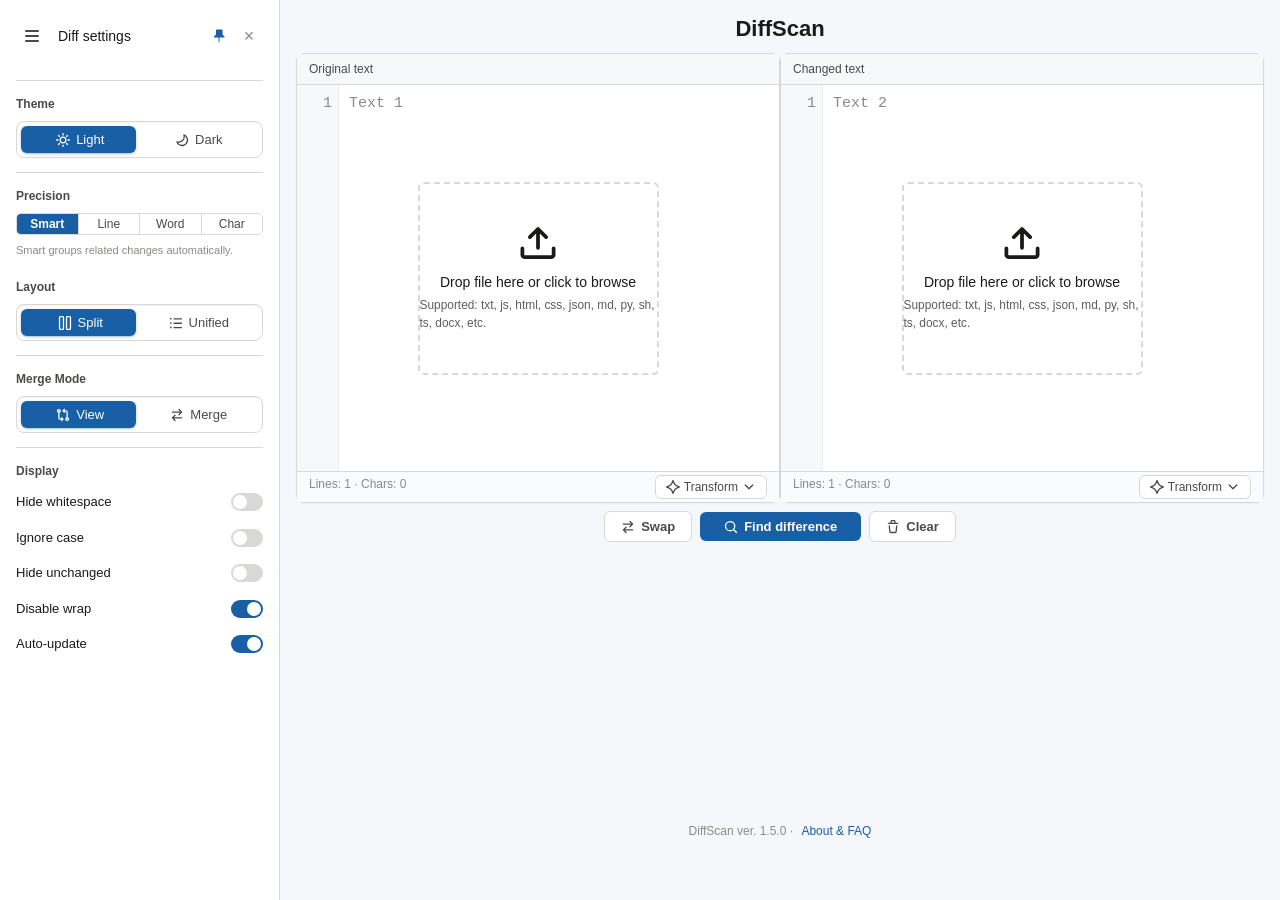
==== commit c6614f86: "add docx support" ====
--- a/index.html
+++ b/index.html
@@ -124,14 +124,14 @@
           <span>Original text</span>
           <div class="header-actions">
             <label class="header-action-btn" title="Open file" style="display: none;"><svg width="16" height="16" class="icon" aria-hidden="true"><use href="#icon-upload"/></svg><input type="file" id="file1" style="display:none"
-                accept=".txt,.js,.html,.css,.json,.md,.csv,.py,.sh,.ts,.jsx,.tsx"></label>
+                accept=".txt,.js,.html,.css,.json,.md,.csv,.py,.sh,.ts,.jsx,.tsx,.docx"></label>
           </div>
         </div>
         <div class="input-container" id="dropZone1">
           <div class="drop-message">
             <svg width="40" height="40" viewBox="0 0 16 16"><use href="#icon-upload"/></svg>
             <p>Drop file here or click to browse</p>
-            <p style="font-size: 0.85em; opacity: 0.7; margin-top: 4px;">Supported: txt, js, html, css, json, md, py, sh, ts, etc.</p>
+            <p style="font-size: 0.85em; opacity: 0.7; margin-top: 4px;">Supported: txt, js, html, css, json, md, py, sh, ts, docx, etc.</p>
           </div>
           <div id="gutter1" class="line-no-input">1</div>
           <textarea id="text1" class="input" placeholder="Text 1" wrap="off"></textarea>
@@ -158,14 +158,14 @@
           <span>Changed text</span>
           <div class="header-actions">
             <label class="header-action-btn" title="Open file" style="display: none;"><svg width="16" height="16" class="icon" aria-hidden="true"><use href="#icon-upload"/></svg><input type="file" id="file2" style="display:none"
-                accept=".txt,.js,.html,.css,.json,.md,.csv,.py,.sh,.ts,.jsx,.tsx"></label>
+                accept=".txt,.js,.html,.css,.json,.md,.csv,.py,.sh,.ts,.jsx,.tsx,.docx"></label>
           </div>
         </div>
         <div class="input-container" id="dropZone2">
           <div class="drop-message">
             <svg width="40" height="40" viewBox="0 0 16 16"><use href="#icon-upload"/></svg>
             <p>Drop file here or click to browse</p>
-            <p style="font-size: 0.85em; opacity: 0.7; margin-top: 4px;">Supported: txt, js, html, css, json, md, py, sh, ts, etc.</p>
+            <p style="font-size: 0.85em; opacity: 0.7; margin-top: 4px;">Supported: txt, js, html, css, json, md, py, sh, ts, docx, etc.</p>
           </div>
           <div id="gutter2" class="line-no-input">1</div>
           <textarea id="text2" class="input" placeholder="Text 2" wrap="off"></textarea>
@@ -249,6 +249,7 @@
       document.getElementById(id).classList.add('active');
     }
   </script>
+  <script src="js/mammoth.browser.js"></script>
   <script src="js/app.js"></script>
 </body>
 
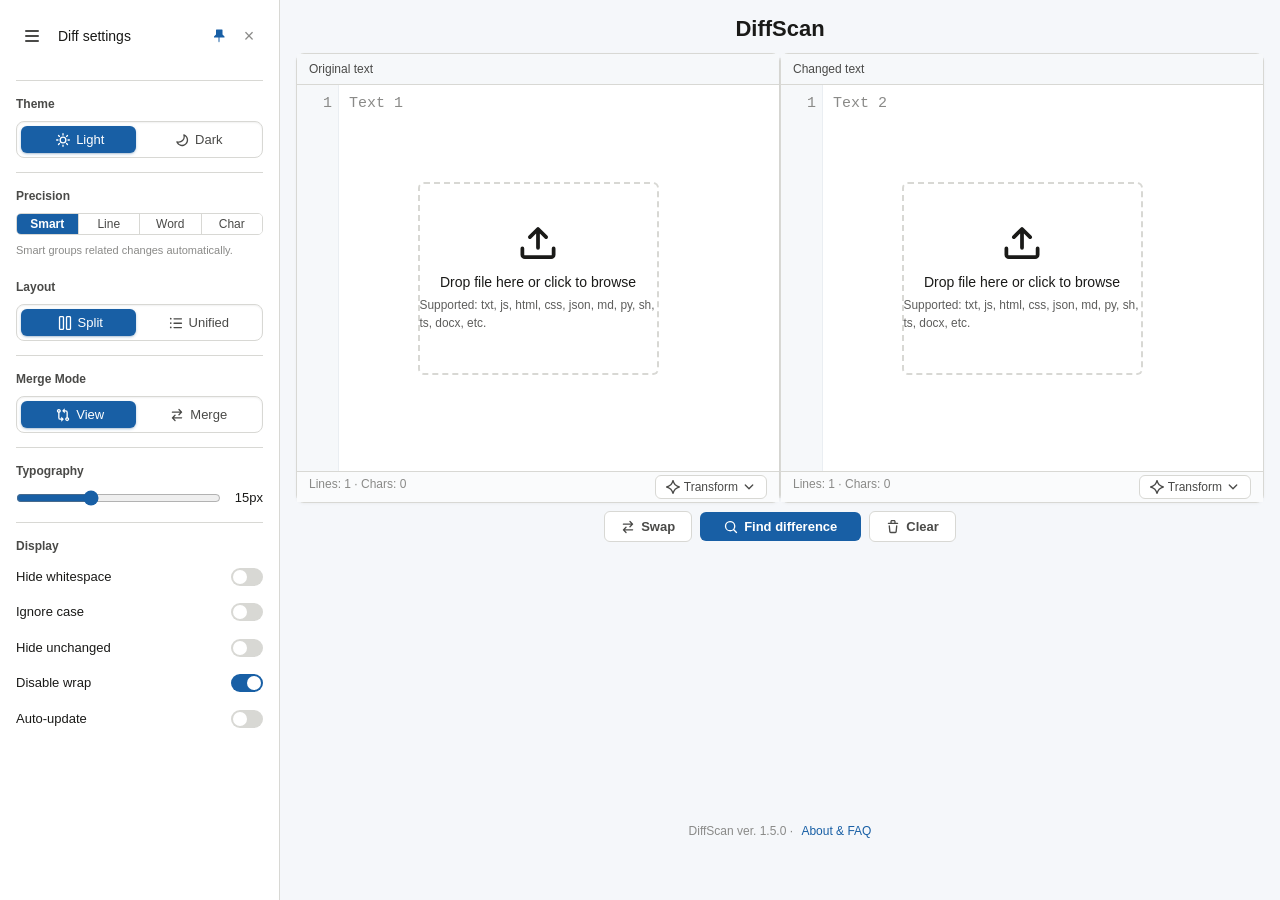
==== commit d23475e1: "upd Typography" ====
--- a/index.html
+++ b/index.html
@@ -87,6 +87,16 @@
 
       <div class="section-divider"></div>
 
+        <div class="typography-section">
+        <div class="setting-label">Typography</div>
+        <div class="range-control">
+          <input type="range" id="fontSizeRange" min="10" max="24" value="15" step="1">
+          <span id="fontSizeVal" style="font-size: 13px; font-weight: 500; min-width: 32px; text-align: right;">15px</span>
+        </div>
+      </div>
+
+      <div class="section-divider"></div>
+
       <div class="setting-group">
         <div class="setting-label">Display</div>
         <label class="toggle-row">
@@ -107,7 +117,7 @@
         </label>
         <label class="toggle-row">
           <span>Auto-update</span>
-          <span class="toggle-switch"><input type="checkbox" id="autoUpdate" checked><span class="toggle-knob"></span></span>
+          <span class="toggle-switch"><input type="checkbox" id="autoUpdate"><span class="toggle-knob"></span></span>
         </label>
       </div>
     </div>
--- a/css/styles.css
+++ b/css/styles.css
@@ -100,6 +100,8 @@
   --toolbar-border: rgba(0,0,0,0.12);
   --toolbar-shadow: 0 10px 25px rgba(0,0,0,0.15), inset 0 1px 0 rgba(255,255,255,0.7);
   --toolbar-label-color: #4a4a48;
+  --diff-font-family: "SFMono-Regular", Consolas, "Liberation Mono", Menlo, monospace;
+  --diff-font-size: 15px;
 }
 
 body.dark {
@@ -350,8 +352,8 @@
   background: var(--gutter-bg);
   border-right: 1px solid var(--gutter-border);
   user-select: none;
-  font-family: "SFMono-Regular", Consolas, "Liberation Mono", Menlo, monospace;
-  font-size: 15px;
+  font-family: var(--diff-font-family);
+  font-size: var(--diff-font-size);
   line-height: 1.5;
   white-space: pre;
   overflow: hidden
@@ -363,8 +365,8 @@
   border: none;
   outline: none;
   resize: none;
-  font-family: "SFMono-Regular", Consolas, "Liberation Mono", Menlo, monospace;
-  font-size: 15px;
+  font-family: var(--diff-font-family);
+  font-size: var(--diff-font-size);
   line-height: 1.5;
   color: var(--input-color);
   background: var(--input-bg);
@@ -514,6 +516,50 @@
   color: var(--link-color);
 }
 
+/* Typography section */
+.typography-section {
+  padding: 10px 0;
+  display: flex;
+  flex-direction: column;
+  gap: 8px;
+}
+
+.typography-section .setting-label {
+  font-size: 12px;
+  font-weight: 600;
+  color: var(--text-secondary);
+  display: flex;
+  justify-content: space-between;
+}
+
+.typography-section .setting-label span {
+  font-weight: 400;
+  color: var(--text-muted);
+}
+
+.typography-section select {
+  width: 100%;
+  padding: 6px;
+  background: var(--segmented-bg);
+  color: var(--text-primary);
+  border: 1px solid var(--segmented-border);
+  border-radius: 5px;
+  cursor: pointer;
+  font-family: inherit;
+  font-size: 13px;
+}
+
+.typography-section .range-control {
+  display: flex;
+  align-items: center;
+  gap: 10px;
+}
+
+.typography-section input[type=range] {
+  flex: 1;
+  accent-color: var(--segmented-active-bg);
+}
+
 /* Settings sidebar */
 .settings-bar {
   position: fixed;
@@ -988,8 +1034,8 @@
   display: flex;
   white-space: pre;
   min-height: 20px;
-  font-size: 13px;
-  font-family: "SFMono-Regular", Consolas, "Liberation Mono", Menlo, monospace;
+  font-size: var(--diff-font-size);
+  font-family: var(--diff-font-family);
 }
 
 .diff-line.wrap {
@@ -1029,8 +1075,8 @@
   background: var(--gutter-bg);
   border-right: 1px solid var(--gutter-border);
   user-select: none;
-  font-size: 12px;
-  font-family: "SFMono-Regular", Consolas, "Liberation Mono", Menlo, monospace;
+  font-size: var(--diff-font-size);
+  font-family: var(--diff-font-family);
 }
 
 .line-no-right {
@@ -1041,8 +1087,8 @@
   background: var(--gutter-right-bg);
   border-right: 1px solid var(--gutter-right-border);
   user-select: none;
-  font-size: 13px;
-  font-family: "SFMono-Regular", Consolas, "Liberation Mono", Menlo, monospace;
+  font-size: var(--diff-font-size);
+  font-family: var(--diff-font-family);
 }
 
 .line-content {
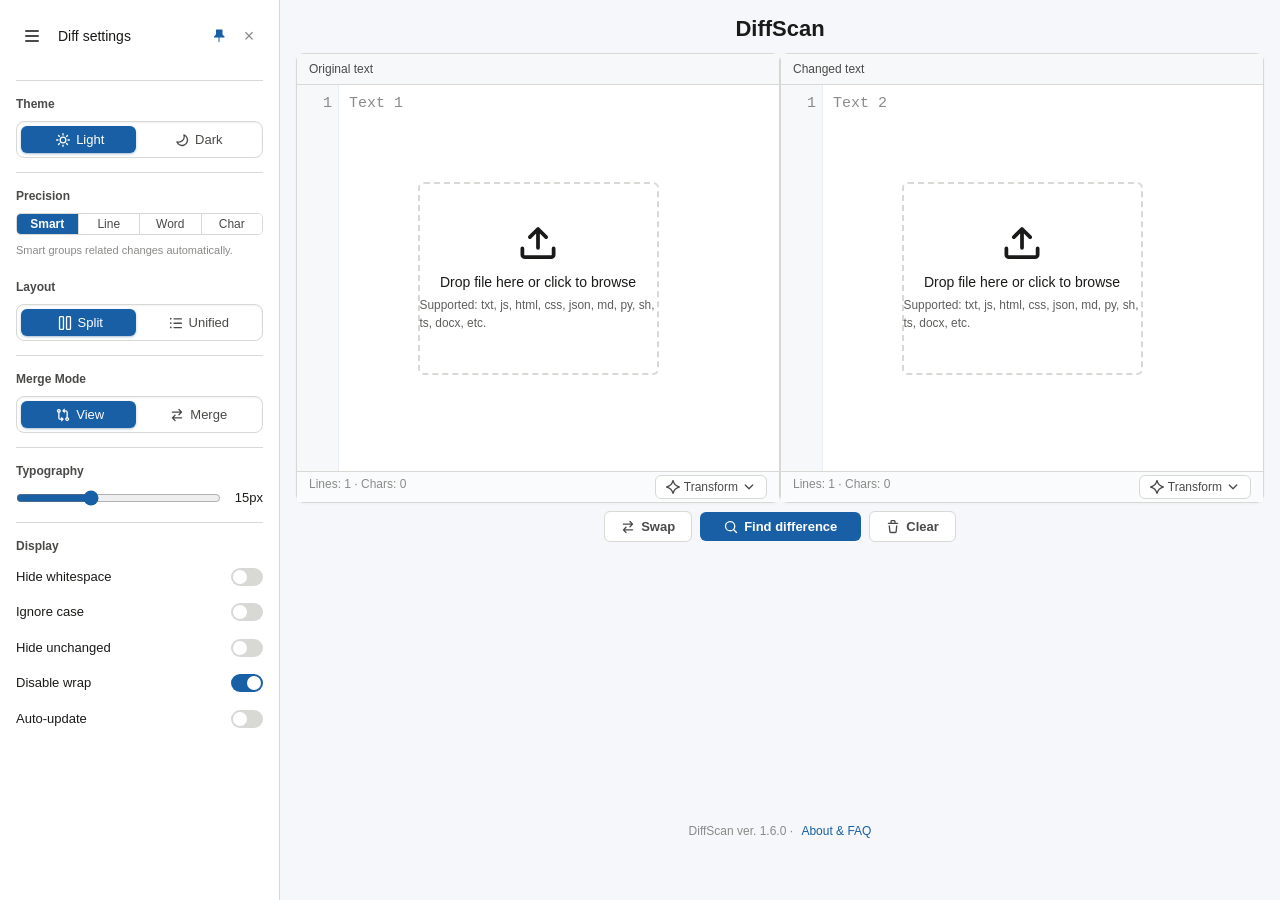
==== commit e8962848: "upd" ====
--- a/index.html
+++ b/index.html
@@ -250,7 +250,7 @@
       onclick="window.scrollTo({top:document.body.scrollHeight,behavior:'smooth'})">&#8595;</button>
   </div>
   
-  <p class="footer-note">DiffScan ver. 1.5.0 &middot; <a href="about.html" class="footer-link">About & FAQ</a></p>
+  <p class="footer-note">DiffScan ver. 1.6.0 &middot; <a href="about.html" class="footer-link">About & FAQ</a></p>
 
 
   <script>
